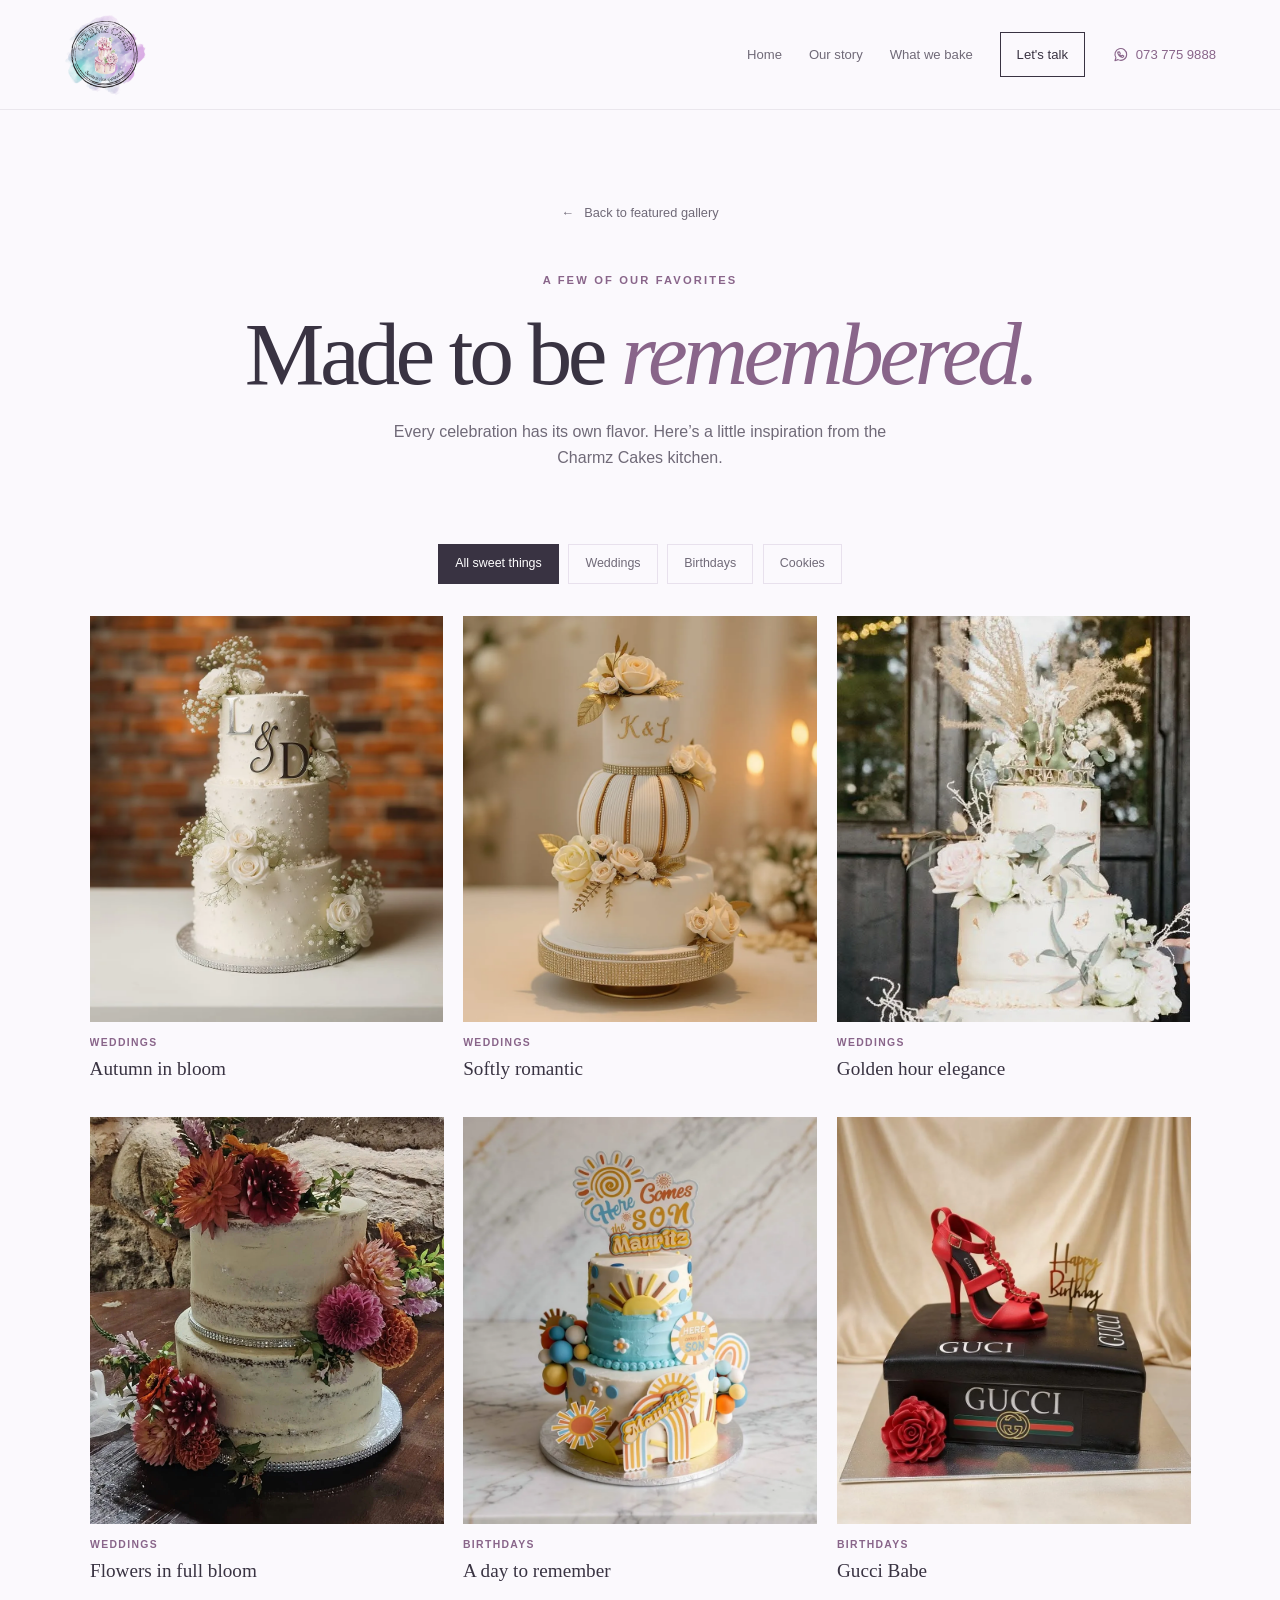
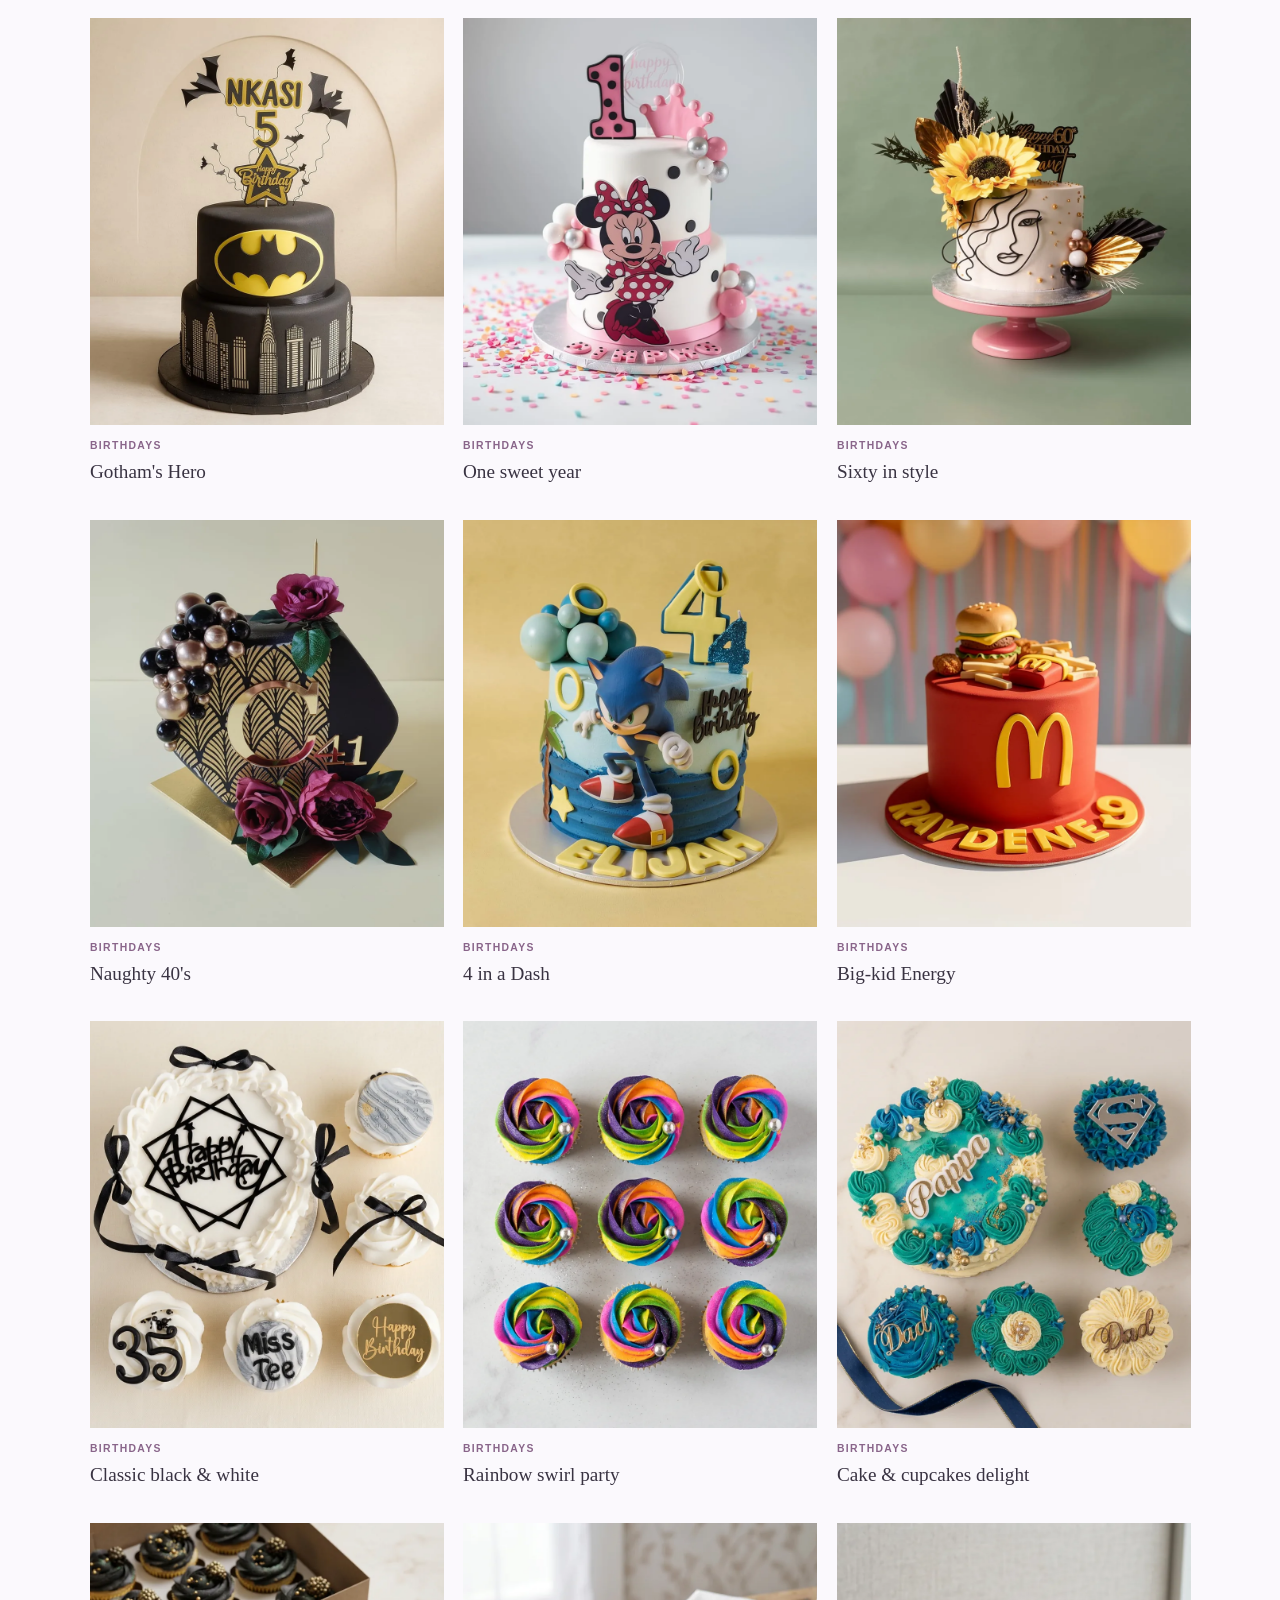
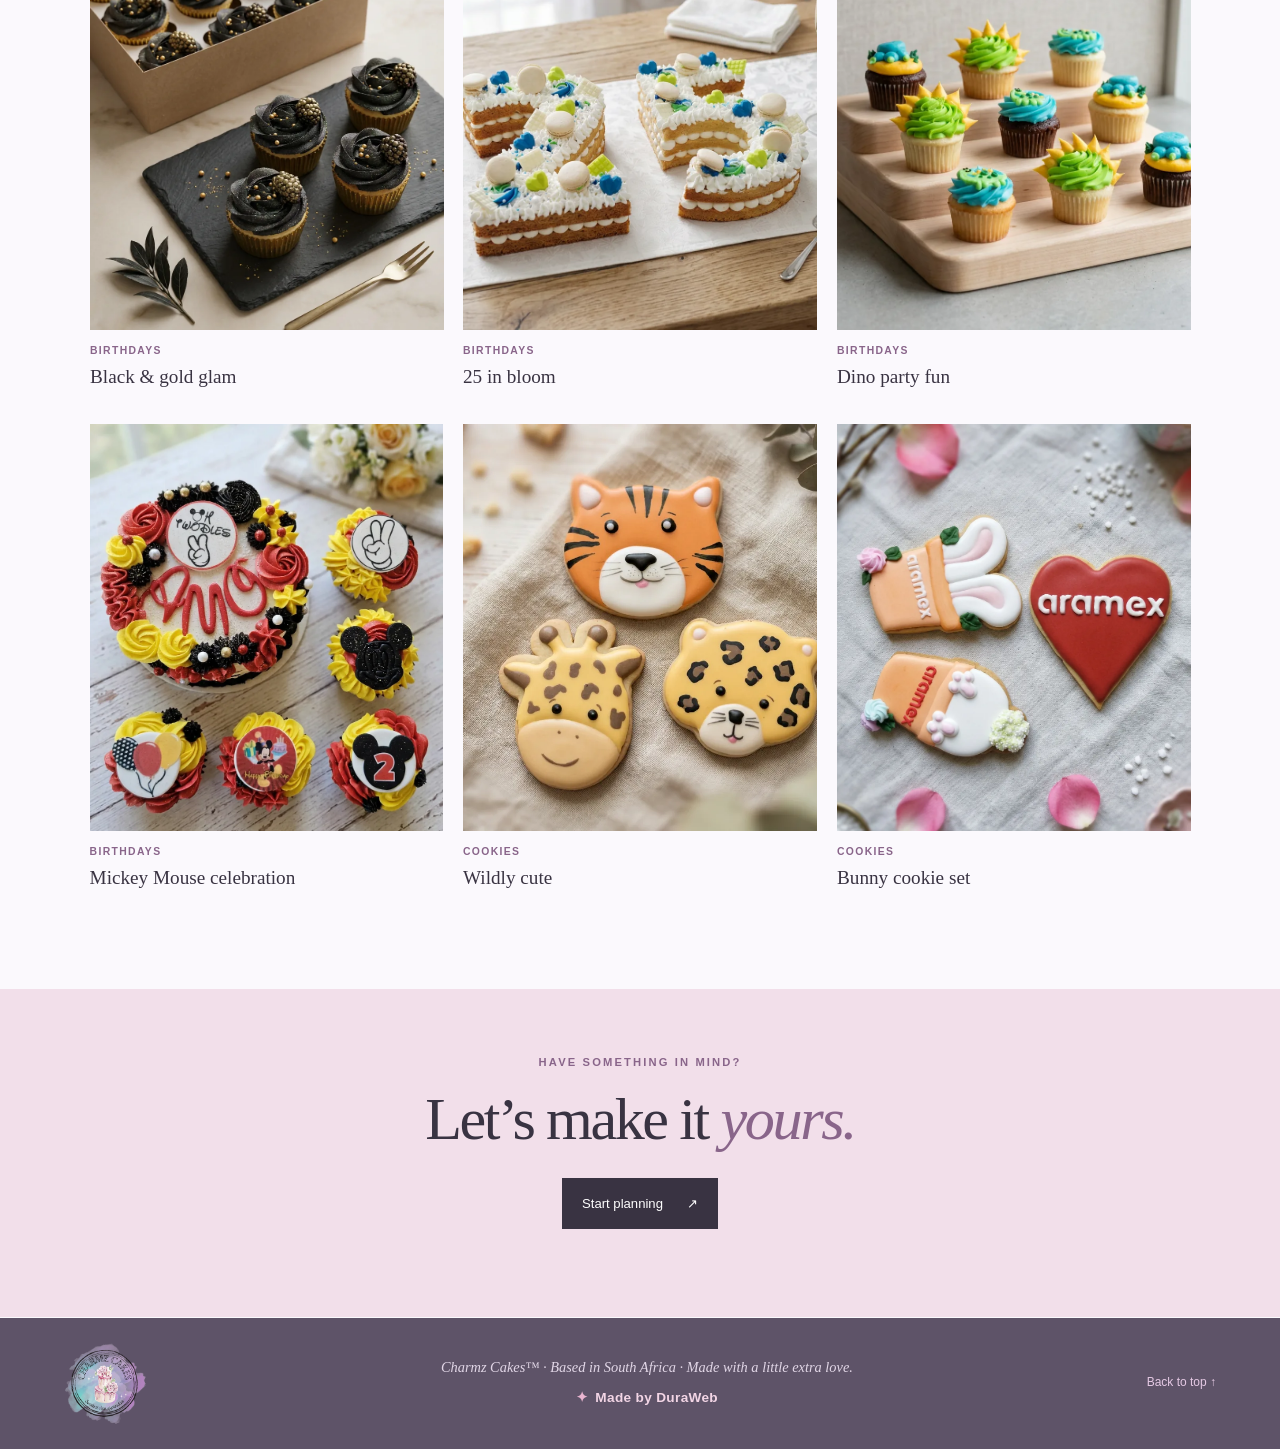
==== full-gallery.html @ 4dde3abf "Add files via upload" ====
<!doctype html>
<html lang="en">
<head>
  <meta charset="utf-8">
  <meta name="viewport" content="width=device-width, initial-scale=1">
  <meta name="description" content="Browse the full collection of custom wedding cakes, birthday cakes and sweet treats from Charmz Cakes.">
  <title>Full Gallery | Charmz Cakes</title>
  <link rel="icon" type="image/webp" href="Images/Charmz%20Cakes.webp">
  <link rel="stylesheet" href="style.css">
</head>
<body class="gallery-page">
  <a class="skip-link" href="#main-content">Skip to content</a>
  <header class="site-header">
    <a class="brand" href="index.html#home" aria-label="Charmz Cakes home">
      <img class="brand-logo" src="Images/Charmz%20Cakes.webp" alt="Charmz Cakes — Sweetest slice of paradise">
    </a>
    <nav class="main-nav" aria-label="Main navigation">
      <a href="index.html#home">Home</a>
      <a href="index.html#about">Our story</a>
      <a href="index.html#services">What we bake</a>
      <a class="nav-cta" href="index.html#contact">Let's talk</a>
      <a class="nav-whatsapp" href="https://wa.me/27737759888" target="_blank" rel="noopener noreferrer" aria-label="WhatsApp Charmz Cakes at 073 775 9888">
        <svg aria-hidden="true" viewBox="0 0 24 24" fill="none">
          <path d="M20 11.6a8 8 0 0 1-11.8 7L4 20l1.4-4A8 8 0 1 1 20 11.6Z" />
          <path d="M9 8.5c.3-.5.6-.5.9-.5.2 0 .4 0 .6.5l.7 1.5c.1.3.1.5-.1.7l-.5.6c-.2.2-.1.4 0 .6.4.7 1 1.2 1.7 1.6.2.1.4.1.6-.1l.6-.7c.2-.2.4-.2.7-.1l1.4.7c.3.1.4.3.4.5 0 .3-.2 1-.7 1.3-.5.4-1.1.5-1.8.3-1.1-.3-2.4-1-3.5-2.1-1.1-1.1-1.8-2.4-2.1-3.5-.2-.7 0-1.3.4-1.8Z" />
        </svg>
        <span class="nav-whatsapp-number">073 775 9888</span>
      </a>
    </nav>
  </header>

  <main id="main-content">
    <section class="gallery-intro" aria-labelledby="gallery-title" data-reveal="up">
      <a class="back-link" href="gallery.html"><span aria-hidden="true">←</span> Back to featured gallery</a>
      <p class="eyebrow">A few of our favorites</p>
      <h1 id="gallery-title">Made to be <em>remembered.</em></h1>
      <p>Every celebration has its own flavor. Here’s a little inspiration from the Charmz Cakes kitchen.</p>
    </section>

    <section class="gallery-section" aria-label="Cake and cookie gallery">
      <div class="gallery-filters" role="group" aria-label="Filter gallery by occasion">
        <input class="filter-input" type="radio" name="gallery-filter" id="filter-all" checked>
        <input class="filter-input" type="radio" name="gallery-filter" id="filter-weddings">
        <input class="filter-input" type="radio" name="gallery-filter" id="filter-birthdays">
        <input class="filter-input" type="radio" name="gallery-filter" id="filter-cookies">
        <div class="filter-options">
          <label for="filter-all">All sweet things</label>
          <label for="filter-weddings">Weddings</label>
          <label for="filter-birthdays">Birthdays</label>
          <label for="filter-cookies">Cookies</label>
        </div>
        <div class="gallery-grid">
          <figure class="gallery-item wedding" data-reveal="up">
            <img src="Images/WhatsApp%20Image%202026-10-04%20at%2021.04.39.webp" alt="Floral tiered cake with deep red and peach blooms" loading="lazy">
            <figcaption><span>Weddings</span><strong>Autumn in bloom</strong></figcaption>
          </figure>
          <figure class="gallery-item wedding" data-reveal="up">
            <img src="Images/WhatsApp%20Image%202026-10-04%20at%2021.04.35.webp" alt="Three-tier wedding cake with soft florals and greenery" loading="lazy">
            <figcaption><span>Weddings</span><strong>Softly romantic</strong></figcaption>
          </figure>
          <figure class="gallery-item wedding" data-reveal="up">
            <img src="Images/WhatsApp%20Image%202026-10-05%20at%2019.27.10.webp" alt="Ivory wedding cake with gold details and white roses" loading="lazy">
            <figcaption><span>Weddings</span><strong>Golden hour elegance</strong></figcaption>
          </figure>
          <figure class="gallery-item wedding" data-reveal="up">
            <img src="Images/WhatsApp%20Image%202026-10-05%20at%2019.27.11.webp" alt="Two-tier wedding cake decorated with deep red and peach flowers" loading="lazy">
            <figcaption><span>Weddings</span><strong>Flowers in full bloom</strong></figcaption>
          </figure>
          <figure class="gallery-item birthday" data-reveal="up">
            <img src="Images/WhatsApp%20Image%202026-10-04%20at%2021.04.39%20(1).webp" alt="Classic white wedding cake decorated with fresh flowers" loading="lazy">
            <figcaption><span>Birthdays</span><strong>A day to remember</strong></figcaption>
          </figure>
          <figure class="gallery-item birthday" data-reveal="up">
            <img src="Images/WhatsApp Image 2026-10-04 at 21.04.37 (2).webp" alt="Colorful custom cake for a birthday celebration" loading="lazy">
            <figcaption><span>Birthdays</span><strong>Gucci Babe</strong></figcaption>
          </figure>
          <figure class="gallery-item birthday" data-reveal="up">
            <img src="Images/WhatsApp%20Image%202026-10-04%20at%2021.04.38%20(3).webp" alt="Pink and white first birthday cake with playful decorations" loading="lazy">
            <figcaption><span>Birthdays</span><strong>Gotham's Hero</strong></figcaption>
          </figure>
          <figure class="gallery-item birthday" data-reveal="up">
            <img src="Images/WhatsApp%20Image%202026-10-04%20at%2021.04.37.webp" alt="Romantic wedding cake with soft florals and greenery" loading="lazy">
            <figcaption><span>Birthdays</span><strong>One sweet year</strong></figcaption>
          </figure>
          <figure class="gallery-item birthday" data-reveal="up">
            <img src="Images/WhatsApp%20Image%202026-10-04%20at%2021.04.38%20(2).webp" alt="Bright blue character cake created for a birthday" loading="lazy">
            <figcaption><span>Birthdays</span><strong>Sixty in style</strong></figcaption>
          </figure>
          <figure class="gallery-item birthday" data-reveal="up">
            <img src="Images/WhatsApp%20Image%202026-10-04%20at%2021.04.38%20(1).webp" alt="Black and gold superhero-inspired birthday cake" loading="lazy">
            <figcaption><span>Birthdays</span><strong>Naughty 40's</strong></figcaption>
          </figure>
          <figure class="gallery-item birthday" data-reveal="up">
            <img src="Images/WhatsApp%20Image%202026-10-04%20at%2021.04.38.webp" alt="Birthday cake decorated with golden sunflower details" loading="lazy">
            <figcaption><span>Birthdays</span><strong>4 in a Dash</strong></figcaption>
          </figure>
          <figure class="gallery-item birthday" data-reveal="up">
            <img src="Images/WhatsApp%20Image%202026-10-04%20at%2021.04.36%20(1).webp" alt="Safari animal cake for a first birthday celebration" loading="lazy">
            <figcaption><span>Birthdays</span><strong>Big-kid Energy</strong></figcaption>
          </figure>
          <figure class="gallery-item birthday" data-reveal="up">
            <img src="Images/Firefly_Gemini%20Flash%20(1).webp" alt="White birthday cake with black ribbon and cupcakes" loading="lazy">
            <figcaption><span>Birthdays</span><strong>Classic black & white</strong></figcaption>
          </figure>
          <figure class="gallery-item birthday" data-reveal="up">
            <img src="Images/Firefly_Gemini%20Flash%20(2).webp" alt="Rainbow cupcakes arranged in a neat grid" loading="lazy">
            <figcaption><span>Birthdays</span><strong>Rainbow swirl party</strong></figcaption>
          </figure>
          <figure class="gallery-item birthday" data-reveal="up">
            <img src="Images/Firefly_Gemini%20Flash_please%20take%20the%20image%20of%20a%20cake%20and%20cupcakes%20in%20a%20box%20provided,%20take%20them%20out%20of%20the%20%2087759.webp" alt="Cake and cupcakes styled together as a celebration display" loading="lazy">
            <figcaption><span>Birthdays</span><strong>Cake & cupcakes delight</strong></figcaption>
          </figure>
          <figure class="gallery-item birthday" data-reveal="up">
            <img src="Images/Firefly%20Black%20and%20Gold%20Cupcakes.webp" alt="Black and gold cupcakes arranged in a box and on a serving board" loading="lazy">
            <figcaption><span>Birthdays</span><strong>Black & gold glam</strong></figcaption>
          </figure>
          <figure class="gallery-item birthday" data-reveal="up">
            <img src="Images/Firefly%20Birthday%2025.webp" alt="White and blue number 25 celebration cake with floral details and champagne" loading="lazy">
            <figcaption><span>Birthdays</span><strong>25 in bloom</strong></figcaption>
          </figure>
          <figure class="gallery-item birthday" data-reveal="up">
            <img src="Images/Firefly_Gemini%20Flash%20Dino%20Cupcakes.webp" alt="Bright turquoise, green and yellow dinosaur-themed cupcakes on a wooden stand" loading="lazy">
            <figcaption><span>Birthdays</span><strong>Dino party fun</strong></figcaption>
          </figure>
          <figure class="gallery-item birthday">
            <img src="Images/MickeyMouse.webp" alt="Mickey Mouse-themed birthday cake with matching red, yellow and black cupcakes" loading="lazy">
            <figcaption><span>Birthdays</span><strong>Mickey Mouse celebration</strong></figcaption>
          </figure>
          <figure class="gallery-item cookies" data-reveal="up">
            <img src="Images/cookies-animal-faces.webp" alt="Adorable tiger, giraffe and leopard cookie faces on a neutral linen background" loading="lazy">
            <figcaption><span>Cookies</span><strong>Wildly cute</strong></figcaption>
          </figure>
          <figure class="gallery-item cookies" data-reveal="up">
            <img src="Images/Firefly.webp" alt="Pastel bunny-shaped iced cookies with soft floral decoration" loading="lazy">
            <figcaption><span>Cookies</span><strong>Bunny cookie set</strong></figcaption>
          </figure>
        </div>
      </div>
    </section>
    <section class="gallery-cta" data-reveal="up">
      <p class="eyebrow">Have something in mind?</p>
      <h2>Let’s make it <em>yours.</em></h2>
      <a class="button button-dark" href="index.html#contact">Start planning <span aria-hidden="true">↗</span></a>
    </section>
  </main>

  <footer class="site-footer">
    <a class="brand footer-brand" href="index.html#home">
      <img class="brand-logo" src="Images/Charmz%20Cakes.webp" alt="Charmz Cakes — Sweetest slice of paradise">
    </a>
    <div class="footer-copy">
      <p>Charmz Cakes™ · Based in South Africa · Made with a little extra love.</p>
      <a class="footer-credit" href="#"><span aria-hidden="true">✦</span> Made by DuraWeb</a>
    </div>
    <div class="footer-links">
      <a href="#main-content">Back to top ↑</a>
    </div>
  </footer>
  <script src="animations.js" defer></script>
</body>
</html>
---- style.css ----
/* Soft pastel colors inspired by the Charmz Cakes logo. */
:root {
  color-scheme: light;
  --cream: #fbf9fd;
  --paper: #fffdfd;
  --rose: #f2dfea;
  --rose-deep: #89658a;
  --lavender: #eee9f7;
  --aqua: #e2f1f1;
  --ink: #393342;
  --muted: #706a78;
  --line: #e8e1ed;
  --serif: "Iowan Old Style", "Palatino Linotype", "Book Antiqua", Georgia, serif;
  --sans: "Avenir Next", Avenir, "Segoe UI", sans-serif;
}

* {
  box-sizing: border-box;
}

html {
  scroll-behavior: smooth;
  scroll-padding-top: 6.5rem;
}

body {
  margin: 0;
  background: var(--cream);
  color: var(--ink);
  font-family: var(--sans);
  font-size: 1rem;
  line-height: 1.65;
}

img {
  display: block;
  max-width: 100%;
}

a {
  color: inherit;
}

a:focus-visible,
button:focus-visible,
input:focus-visible,
select:focus-visible,
textarea:focus-visible,
.filter-options label:focus-visible {
  outline: 3px solid var(--rose-deep);
  outline-offset: 4px;
}

.skip-link {
  position: fixed;
  z-index: 20;
  top: 0.75rem;
  left: 0.75rem;
  padding: 0.65rem 1rem;
  transform: translateY(-150%);
  background: var(--ink);
  color: white;
}

.skip-link:focus {
  transform: translateY(0);
}

.site-header {
  position: sticky;
  z-index: 10;
  top: 0;
  display: flex;
  min-height: 5.5rem;
  align-items: center;
  justify-content: space-between;
  gap: 1rem;
  padding: 0.8rem clamp(1.1rem, 5vw, 5rem);
  border-bottom: 1px solid rgb(57 51 66 / 9%);
  background: rgb(251 249 253 / 94%);
  backdrop-filter: blur(14px);
}

.brand {
  display: inline-flex;
  flex: 0 0 auto;
  align-items: center;
  gap: 0.65rem;
  text-decoration: none;
}

.brand-logo {
  display: block;
  width: 5.2rem;
  height: 5.2rem;
  flex: 0 0 auto;
  object-fit: contain;
}

.main-nav {
  display: flex;
  align-items: center;
  justify-content: flex-end;
  gap: clamp(0.8rem, 2.1vw, 2rem);
}

.main-nav a {
  color: var(--muted);
  font-size: 0.82rem;
  text-decoration: none;
  transition: color 160ms ease;
}

.main-nav a:hover,
.main-nav a:focus-visible {
  color: var(--rose-deep);
}

.main-nav .nav-cta {
  padding: 0.65rem 1rem;
  border: 1px solid var(--ink);
  color: var(--ink);
}

.main-nav .nav-cta:hover {
  background: var(--ink);
  color: white;
}

.main-nav .nav-whatsapp {
  display: inline-flex;
  align-items: center;
  gap: 0.4rem;
  color: var(--rose-deep);
  white-space: nowrap;
}

.nav-whatsapp svg {
  width: 1.1rem;
  height: 1.1rem;
  flex: 0 0 auto;
  stroke: currentColor;
  stroke-linecap: round;
  stroke-linejoin: round;
  stroke-width: 1.5;
}

.eyebrow {
  margin: 0 0 1rem;
  color: var(--rose-deep);
  font-size: 0.7rem;
  font-weight: 700;
  letter-spacing: 0.19em;
  text-transform: uppercase;
}

h1,
h2,
h3,
p,
figure {
  margin-top: 0;
}

h1,
h2,
h3 {
  font-family: var(--serif);
  font-weight: 400;
}

h1,
h2 {
  line-height: 1.08;
}

h1 em,
h2 em {
  color: var(--rose-deep);
  font-weight: 400;
}

.button {
  display: inline-flex;
  min-height: 3.2rem;
  align-items: center;
  justify-content: center;
  gap: 1.5rem;
  padding: 0.8rem 1.2rem;
  border: 1px solid transparent;
  font: inherit;
  font-size: 0.82rem;
  text-decoration: none;
  transition: background-color 160ms ease, color 160ms ease, transform 160ms ease;
}

.button:hover {
  transform: translateY(-2px);
}

.button-dark {
  background: var(--ink);
  color: white;
}

.button-dark:hover {
  background: var(--rose-deep);
}

.text-link {
  display: inline-flex;
  align-items: center;
  gap: 0.65rem;
  color: var(--ink);
  font-size: 0.82rem;
  font-weight: 600;
  text-decoration-color: var(--rose-deep);
  text-underline-offset: 0.28rem;
}

html.motion-ready [data-reveal] {
  opacity: 0;
  transition: opacity 1000ms ease, transform 1000ms cubic-bezier(0.2, 0.65, 0.3, 1);
  will-change: opacity, transform;
}

html.motion-ready [data-reveal="left"] {
  transform: translateX(calc(-1 * var(--reveal-side-distance, 5rem)));
}

html.motion-ready [data-reveal="right"] {
  transform: translateX(var(--reveal-side-distance, 5rem));
}

html.motion-ready [data-reveal="up"] {
  transform: translateY(3rem);
}

html.motion-ready [data-reveal].is-visible {
  opacity: 1;
  transform: translate(0, 0);
  will-change: auto;
}

/* The hero pairs the welcome message with a real cake photo from the project. */
.hero {
  position: relative;
  display: grid;
  min-height: min(44rem, calc(100svh - 5.5rem));
  grid-template-columns: 0.95fr 1.05fr;
  align-items: center;
  gap: clamp(2rem, 7vw, 7rem);
  overflow: hidden;
  padding: clamp(3rem, 8vw, 7rem) clamp(1.25rem, 8vw, 8rem);
  background: var(--paper);
}

.hero-copy {
  max-width: 34rem;
  padding-left: clamp(0rem, 3vw, 3rem);
}

.hero h1 {
  max-width: 10ch;
  margin-bottom: 1.45rem;
  font-size: clamp(3.3rem, 6.7vw, 6.2rem);
  letter-spacing: -0.055em;
}

.hero h1 em {
  display: block;
}

.hero-intro {
  max-width: 27rem;
  margin-bottom: 1.8rem;
  color: var(--muted);
  font-size: 1.05rem;
}

.hero-note {
  margin: 1.35rem 0 0;
  color: var(--muted);
  font-size: 0.68rem;
  letter-spacing: 0.1em;
  text-transform: uppercase;
}

.hero-image {
  position: relative;
  width: 100%;
  max-width: 35rem;
  height: min(35rem, 72vw);
  margin: 0;
}

.hero-image::before {
  position: absolute;
  z-index: 0;
  inset: 1rem -1rem -1rem 1rem;
  border: 1px solid var(--rose);
  content: "";
}

.hero-image img {
  position: relative;
  width: 100%;
  height: 100%;
  object-fit: cover;
  object-position: center 52%;
}

.hero-image figcaption {
  position: absolute;
  right: 0;
  bottom: 0;
  padding: 0.55rem 0.8rem;
  background: var(--paper);
  color: var(--muted);
  font-family: var(--serif);
  font-size: 0.85rem;
  font-style: italic;
}

.hero-stamp {
  position: absolute;
  right: 3.4%;
  bottom: 9%;
  display: grid;
  width: 5.8rem;
  height: 5.8rem;
  place-content: center;
  border: 1px solid var(--rose-deep);
  border-radius: 50%;
  background: var(--cream);
  color: var(--rose-deep);
  font-family: var(--serif);
  font-size: 0.9rem;
  font-style: italic;
  line-height: 1.25;
  text-align: center;
  transform: rotate(9deg);
}

.section-pad {
  padding: clamp(4.5rem, 9vw, 8rem) clamp(1.25rem, 10vw, 10rem);
}

/* A calm two-column story section. */
.about {
  display: grid;
  grid-template-columns: minmax(0, 0.9fr) minmax(0, 0.85fr);
  align-items: center;
  gap: clamp(3rem, 9vw, 9rem);
  background: var(--cream);
}

.about-photo {
  position: relative;
  max-width: 34rem;
  padding: 0 1.25rem 1.25rem 0;
}

.about-photo::after {
  position: absolute;
  z-index: 0;
  right: 0;
  bottom: 0;
  width: 75%;
  height: 72%;
  background: var(--rose);
  content: "";
}

.about-photo img {
  position: relative;
  z-index: 1;
  width: 100%;
  aspect-ratio: 4 / 4.6;
  object-fit: cover;
}

.photo-caption {
  position: absolute;
  z-index: 2;
  right: -0.3rem;
  bottom: 1.9rem;
  padding: 0.55rem 0.8rem;
  background: var(--paper);
  font-family: var(--serif);
  font-size: 0.85rem;
  font-style: italic;
}

.about-copy {
  max-width: 34rem;
}

.about-copy h2,
.section-heading h2,
.contact h2,
.gallery-cta h2 {
  margin-bottom: 1.35rem;
  font-size: clamp(2.5rem, 4.7vw, 4.35rem);
  letter-spacing: -0.04em;
}

.about-copy > p:not(.eyebrow) {
  color: var(--muted);
}

.about-copy .text-link {
  margin-top: 0.75rem;
}

/* A balanced four-card layout gives each occasion equal space. */
.services {
  background: var(--lavender);
}

.section-heading {
  max-width: 42rem;
  margin: 0 auto 3.5rem;
  text-align: center;
}

.section-heading > p:last-child {
  color: var(--muted);
}

.service-grid {
  display: grid;
  max-width: 68rem;
  grid-template-columns: repeat(2, minmax(0, 1fr));
  gap: 1rem;
  margin: 0 auto;
}

.service-card {
  display: flex;
  min-height: 20rem;
  flex-direction: column;
  align-items: flex-start;
  padding: clamp(1.5rem, 3vw, 2.5rem);
  border: 1px solid rgb(57 51 66 / 10%);
  background: var(--paper);
  transition: transform 180ms ease, box-shadow 180ms ease, border-color 180ms ease;
}

html.motion-ready .service-card[data-reveal] {
  transition: opacity 700ms ease, transform 700ms cubic-bezier(0.2, 0.65, 0.3, 1), box-shadow 180ms ease, border-color 180ms ease;
}

html.motion-ready .service-card[data-reveal]:nth-child(4n + 2) {
  transition-delay: 80ms;
}

html.motion-ready .service-card[data-reveal]:nth-child(4n + 3) {
  transition-delay: 160ms;
}

html.motion-ready .service-card[data-reveal]:nth-child(4n + 4) {
  transition-delay: 240ms;
}

html.motion-ready .service-card[data-reveal]:hover,
html.motion-ready .service-card[data-reveal]:focus-within {
  transition-delay: 0ms;
}

.service-card:hover,
.service-card:focus-within {
  transform: translateY(-4px);
  border-color: rgb(137 101 138 / 45%);
  box-shadow: 0 1rem 2.5rem rgb(57 51 66 / 8%);
}

.service-card-top {
  display: flex;
  width: 100%;
  align-items: center;
  justify-content: space-between;
  gap: 1rem;
  margin-bottom: 1.4rem;
}

.service-icon {
  display: inline-grid;
  width: 2.7rem;
  height: 2.7rem;
  place-items: center;
  border: 1px solid rgb(137 101 138 / 35%);
  border-radius: 50%;
  background: var(--rose);
  color: var(--rose-deep);
  font-size: 1.4rem;
  flex: 0 0 auto;
}

.service-number {
  margin: 0;
  color: var(--rose-deep);
  font-size: 0.63rem;
  font-weight: 700;
  letter-spacing: 0.15em;
  text-transform: uppercase;
}

.service-number span {
  padding: 0 0.25rem;
  color: #a89aaf;
}

.service-card h3 {
  margin-bottom: 0.65rem;
  font-size: clamp(1.7rem, 3vw, 2.15rem);
  letter-spacing: -0.025em;
}

.service-card > p:not(.service-number) {
  max-width: 32rem;
  margin-bottom: 1.5rem;
  color: var(--muted);
  font-size: 0.9rem;
}

.service-card .text-link {
  margin-top: auto;
  font-size: 0.75rem;
}

/* Contact details use native, labelled form controls for keyboard access. */
.contact {
  display: grid;
  grid-template-columns: minmax(0, 0.8fr) minmax(0, 1.2fr);
  align-items: start;
  gap: clamp(3rem, 8vw, 8rem);
  background: var(--paper);
}

.contact-copy {
  max-width: 29rem;
}

.contact-copy > p:not(.eyebrow) {
  color: var(--muted);
}

.contact-details {
  display: grid;
  gap: 0.85rem;
  margin-top: 1.6rem;
  font-style: normal;
}

.contact-details p {
  display: grid;
  gap: 0.12rem;
  margin: 0;
}

.contact-label {
  color: var(--rose-deep);
  font-size: 0.65rem;
  font-weight: 700;
  letter-spacing: 0.14em;
  text-transform: uppercase;
}

.contact-details a {
  display: inline-flex;
  align-items: center;
  gap: 0.5rem;
  width: fit-content;
  color: var(--ink);
  font-size: 0.9rem;
  text-decoration-color: var(--rose-deep);
  text-underline-offset: 0.25rem;
}

.contact-details a svg {
  width: 1.2rem;
  height: 1.2rem;
  flex: 0 0 auto;
  color: var(--rose-deep);
  stroke: currentColor;
  stroke-linecap: round;
  stroke-linejoin: round;
  stroke-width: 1.6;
}

.delivery-note {
  display: flex;
  align-items: flex-start;
  gap: 0.65rem;
  margin: 1.5rem 0 0;
  padding: 0.9rem 1rem;
  background: var(--lavender);
  color: var(--ink);
  font-size: 0.82rem;
}

.delivery-note span {
  flex: 0 0 auto;
  color: var(--rose-deep);
}

.contact-aside {
  display: flex;
  align-items: flex-start;
  gap: 0.9rem;
  margin-top: 1.5rem;
  padding-top: 1.25rem;
  border-top: 1px solid var(--line);
}

.contact-aside span {
  color: var(--rose-deep);
  font-size: 1.5rem;
}

.contact-aside p {
  margin: 0;
  color: var(--muted);
  font-family: var(--serif);
  font-size: 1rem;
  font-style: italic;
}

.contact-form {
  display: grid;
  gap: 1.2rem;
}

.contact-form-wrap {
  display: grid;
  gap: 1.2rem;
}

.contact-form-links {
  display: flex;
  justify-content: flex-start;
}

.form-row {
  display: grid;
  grid-template-columns: repeat(2, minmax(0, 1fr));
  gap: 1rem;
}

.form-field {
  display: grid;
  gap: 0.45rem;
}

.form-field label {
  font-size: 0.75rem;
  font-weight: 600;
}

.form-required-note,
.field-hint {
  margin: 0;
  color: var(--muted);
  font-size: 0.72rem;
}

.required-mark {
  color: var(--rose-deep);
}

.form-field input,
.form-field select,
.form-field textarea {
  width: 100%;
  min-height: 3rem;
  padding: 0.75rem 0.85rem;
  border: 1px solid var(--line);
  border-radius: 0;
  background: var(--cream);
  color: var(--ink);
  font: inherit;
  font-size: 0.85rem;
}

.form-field textarea {
  min-height: 7rem;
  max-height: 14rem;
  resize: vertical;
}

.form-field input::placeholder,
.form-field textarea::placeholder {
  color: #8b8291;
}

.contact-form .button {
  justify-self: start;
  cursor: pointer;
}

.form-status {
  margin-top: -0.2rem;
  padding: 0.7rem 0.9rem;
  border: 1px solid var(--line);
  background: #f7f0f3;
  color: var(--ink);
  font-size: 0.8rem;
}

.form-status.success {
  border-color: rgba(72, 126, 95, 0.4);
  background: #edf8f1;
  color: #234b36;
}

.form-status.error {
  border-color: rgba(146, 67, 67, 0.35);
  background: #fdf0f0;
  color: #7b2c2c;
}

.form-note {
  margin: -0.7rem 0 0;
  color: var(--muted);
  font-size: 0.72rem;
}

.site-footer {
  display: flex;
  min-height: 7rem;
  align-items: center;
  justify-content: space-between;
  gap: 1rem;
  padding: 1.5rem clamp(1.25rem, 5vw, 5rem);
  background: #5e5368;
  color: var(--cream);
}

.site-footer p {
  margin: 0;
  color: #e1d6e6;
  font-family: var(--serif);
  font-size: 0.9rem;
  font-style: italic;
}

.footer-copy {
  display: grid;
  min-width: 0;
  gap: 0.45rem;
}

.footer-credit {
  display: inline-flex;
  width: fit-content;
  align-items: center;
  justify-self: center;
  gap: 0.45rem;
  color: #f2d5e5;
  font-size: 0.85rem;
  font-weight: 700;
  letter-spacing: 0.025em;
  text-decoration: none;
  text-underline-offset: 0.2em;
}

.footer-credit:hover {
  text-decoration: underline;
}

.footer-credit span {
  color: #eab5d1;
}

.footer-links {
  display: flex;
  flex-wrap: wrap;
  gap: 1rem;
}

.footer-links a {
  color: #e5c9e4;
  font-size: 0.75rem;
  text-decoration: none;
}

.footer-links a:hover {
  text-decoration: underline;
  text-underline-offset: 0.2em;
}

.contact-social-link {
  display: inline-flex;
  align-items: center;
  justify-self: start;
  gap: 0.65rem;
  padding: 0.85rem 1rem;
  background: var(--rose-deep);
  color: var(--paper);
  font-size: 0.85rem;
  font-weight: 600;
  text-decoration: none;
}

.contact-social-link:hover {
  background: var(--ink);
}

.contact-social-link svg {
  width: 1.35rem;
  height: 1.35rem;
  flex: 0 0 auto;
}

/* Gallery filters are radio-driven, so category switching works without scripts. */
.gallery-intro {
  padding: clamp(3rem, 7vw, 6rem) 1.25rem 2rem;
  text-align: center;
}

.back-link {
  display: inline-block;
  margin-bottom: 3rem;
  color: var(--muted);
  font-size: 0.8rem;
  text-decoration: none;
}

.back-link:hover {
  color: var(--rose-deep);
}

.back-link span {
  margin-right: 0.4rem;
}

.gallery-intro h1 {
  margin-bottom: 1rem;
  font-size: clamp(3rem, 7vw, 5.8rem);
  letter-spacing: -0.05em;
}

.gallery-intro > p:last-child {
  max-width: 34rem;
  margin-right: auto;
  margin-left: auto;
  color: var(--muted);
}

.showcase-galleries {
  padding: 1rem 0 5rem;
}

.showcase-category + .showcase-category {
  margin-top: 2.5rem;
}

.showcase-heading {
  display: flex;
  max-width: 86rem;
  align-items: end;
  justify-content: space-between;
  gap: 1rem;
  margin: 0 auto 1.1rem;
  padding: 0 clamp(1.25rem, 7vw, 7rem);
}

.showcase-heading .eyebrow {
  margin-bottom: 0.45rem;
}

.showcase-heading h2 {
  margin: 0;
  font-size: clamp(2rem, 4vw, 3rem);
}

.showcase-category {
  --slide-width: clamp(16rem, 34vw, 27rem);
  --track-inset: clamp(1.25rem, 7vw, 7rem);
}

/* Arrows sit on the photo edges, vertically centred on the images. */
.showcase-arrow {
  position: absolute;
  z-index: 2;
  top: calc(0.5rem + var(--slide-width) * 0.475);
  display: grid;
  width: 3.6rem;
  height: 3.6rem;
  place-items: center;
  padding: 0;
  border: 2px solid #fff;
  border-radius: 50%;
  background: var(--ink);
  box-shadow: 0 0.5rem 1.4rem rgb(57 51 66 / 35%);
  color: #fff;
  cursor: pointer;
  transform: translateY(-50%);
  transition: background-color 160ms ease, transform 160ms ease;
}

.showcase-arrow svg {
  width: 1.5rem;
  height: 1.5rem;
  fill: none;
  stroke: currentColor;
  stroke-linecap: round;
  stroke-linejoin: round;
  stroke-width: 2.4;
}

.showcase-arrow:hover {
  background: var(--rose-deep);
  transform: translateY(-50%) scale(1.08);
}

.showcase-arrow-prev {
  left: clamp(0.75rem, 3vw, 3rem);
}

.showcase-arrow-next {
  right: clamp(0.75rem, 3vw, 3rem);
}

.showcase-window {
  position: relative;
  overflow: hidden;
}

.showcase-track {
  position: relative;
  display: flex;
  gap: 1.25rem;
  overflow-x: auto;
  padding: 0.5rem var(--track-inset) 1.25rem;
  scroll-padding-inline: var(--track-inset);
  scroll-snap-type: x mandatory;
  scrollbar-width: none;
  -webkit-mask-image: linear-gradient(to right, transparent, #000 6%, #000 94%, transparent);
  mask-image: linear-gradient(to right, transparent, #000 6%, #000 94%, transparent);
}

.showcase-track::-webkit-scrollbar {
  display: none;
}

.showcase-track.is-animating {
  scroll-snap-type: none;
}

.showcase-track .gallery-item {
  flex: 0 0 var(--slide-width);
  scroll-snap-align: start;
}

.showcase-track .gallery-item img {
  aspect-ratio: 4 / 3.8;
}

.gallery-section {
  padding: 1.5rem clamp(1.25rem, 7vw, 7rem) 6rem;
}

.gallery-filters {
  max-width: 86rem;
  margin: 0 auto;
}

.filter-input {
  position: absolute;
  width: 1px;
  height: 1px;
  overflow: hidden;
  clip: rect(0, 0, 0, 0);
  white-space: nowrap;
  clip-path: inset(50%);
}

.filter-options {
  display: flex;
  flex-wrap: wrap;
  justify-content: center;
  gap: 0.6rem;
  margin-bottom: 2rem;
}

.filter-options label {
  padding: 0.55rem 1rem;
  border: 1px solid var(--line);
  color: var(--muted);
  cursor: pointer;
  font-size: 0.78rem;
  transition: background-color 160ms ease, color 160ms ease, border-color 160ms ease;
}

.filter-options label:hover {
  border-color: var(--rose-deep);
  color: var(--ink);
}

#filter-all:checked ~ .filter-options label[for="filter-all"],
#filter-weddings:checked ~ .filter-options label[for="filter-weddings"],
#filter-birthdays:checked ~ .filter-options label[for="filter-birthdays"],
#filter-cookies:checked ~ .filter-options label[for="filter-cookies"] {
  border-color: var(--ink);
  background: var(--ink);
  color: white;
}

#filter-all:focus-visible ~ .filter-options label[for="filter-all"],
#filter-weddings:focus-visible ~ .filter-options label[for="filter-weddings"],
#filter-birthdays:focus-visible ~ .filter-options label[for="filter-birthdays"],
#filter-cookies:focus-visible ~ .filter-options label[for="filter-cookies"],
.filter-options label:focus-visible {
  outline: 3px solid var(--rose-deep);
  outline-offset: 4px;
}

.gallery-grid {
  display: grid;
  grid-template-columns: repeat(3, minmax(0, 1fr));
  gap: 2rem 1.25rem;
}

.gallery-item {
  min-width: 0;
  margin: 0;
  overflow: hidden;
}

.gallery-item:nth-child(3n + 2) {
  transition-delay: 80ms;
}

.gallery-item:nth-child(3n) {
  transition-delay: 160ms;
}

.gallery-item img,
.cookie-art {
  width: 100%;
  aspect-ratio: 4 / 4.6;
  object-fit: cover;
  background: var(--rose);
}

.gallery-item img {
  transition: transform 500ms cubic-bezier(0.2, 0.65, 0.3, 1);
}

.gallery-item:hover img {
  transform: scale(1.035);
}

.gallery-item figcaption {
  display: grid;
  gap: 0.12rem;
  padding-top: 0.75rem;
}

.gallery-item figcaption span {
  color: var(--rose-deep);
  font-size: 0.65rem;
  font-weight: 700;
  letter-spacing: 0.13em;
  text-transform: uppercase;
}

.gallery-item figcaption strong {
  font-family: var(--serif);
  font-size: 1.2rem;
  font-weight: 400;
}

.cookie-art {
  position: relative;
  display: flex;
  align-items: center;
  justify-content: center;
  gap: 0.6rem;
  overflow: hidden;
  background:
    radial-gradient(ellipse at 50% 100%, rgb(191 161 198 / 25%), transparent 58%),
    var(--aqua);
}

.cookie {
  position: relative;
  display: block;
  width: 27%;
  aspect-ratio: 1;
  border: 0.45rem solid #c5a5c0;
  border-radius: 42% 58% 49% 51%;
  background: #fffafd;
  box-shadow: 0 0.65rem 1rem rgb(57 51 66 / 14%);
  transform: rotate(-12deg);
}

.cookie-two {
  border-color: #d8aabc;
  transform: translateY(-1.3rem) rotate(8deg);
}

.cookie-three {
  border-color: #9bc9c7;
  transform: rotate(15deg);
}

.cookie i {
  position: absolute;
  width: 0.35rem;
  height: 0.35rem;
  border-radius: 50%;
  background: #a881a4;
}

.cookie i:nth-child(1) {
  top: 25%;
  left: 28%;
}

.cookie i:nth-child(2) {
  top: 36%;
  right: 22%;
}

.cookie i:nth-child(3) {
  bottom: 22%;
  left: 40%;
}

.cookie i:nth-child(4) {
  right: 35%;
  bottom: 12%;
}

#filter-weddings:checked ~ .gallery-grid .gallery-item:not(.wedding),
#filter-birthdays:checked ~ .gallery-grid .gallery-item:not(.birthday),
#filter-cookies:checked ~ .gallery-grid .gallery-item:not(.cookies) {
  display: none;
}

.gallery-cta {
  padding: 4rem 1.25rem 5.5rem;
  background: var(--rose);
  text-align: center;
}

.gallery-cta h2 {
  margin-bottom: 1.6rem;
}

@media (min-width: 761px) and (max-width: 1200px) {
  .hero-stamp {
    top: clamp(5.5rem, 12vw, 9rem);
    bottom: auto;
  }
}

@media (max-width: 900px) {
  html.motion-ready {
    --reveal-side-distance: clamp(1rem, 6vw, 3rem);
  }
}

/* Narrow screens stack content and keep navigation usable without a menu script. */
@media (max-width: 760px) {
  html {
    scroll-padding-top: 8.5rem;
  }

  .site-header {
    min-height: 0;
    flex-direction: column;
    align-items: center;
    padding: 0.8rem 1rem;
  }

  .site-header > .brand {
    width: 100%;
    justify-content: center;
  }

  .main-nav {
    width: 100%;
    flex-wrap: wrap;
    justify-content: space-between;
    gap: 0.45rem;
  }

  .main-nav .nav-whatsapp {
    flex-basis: 100%;
    justify-content: center;
    margin-top: 0.15rem;
  }

  .main-nav a {
    font-size: 0.73rem;
  }

  .main-nav .nav-cta {
    padding: 0.4rem 0.55rem;
  }

  .hero {
    min-height: 0;
    grid-template-columns: 1fr;
    gap: 2.5rem;
    padding: 4rem 1.4rem 3.5rem;
  }

  .hero-copy {
    padding: 0;
  }

  .hero h1 {
    max-width: 12ch;
    font-size: clamp(3.2rem, 13vw, 5rem);
  }

  .hero-image {
    width: calc(100% - 1rem);
    height: min(105vw, 34rem);
    margin-right: 1rem;
  }

  .hero-stamp {
    right: auto;
    left: 1.4rem;
    bottom: 3%;
    width: 5rem;
    height: 5rem;
    font-size: 0.78rem;
  }

  .section-pad {
    padding: 4.5rem 1.4rem;
  }

  .about {
    grid-template-columns: 1fr;
    gap: 2.8rem;
  }

  .about-photo {
    width: min(100%, 32rem);
  }

  .about-copy h2,
  .section-heading h2,
  .contact h2,
  .gallery-cta h2 {
    font-size: clamp(2.6rem, 10vw, 4rem);
  }

  .service-grid {
    grid-template-columns: 1fr;
  }

  .service-card {
    min-height: 0;
    padding: 1.8rem;
  }

  .contact {
    grid-template-columns: 1fr;
    gap: 2.5rem;
  }

  .gallery-grid {
    grid-template-columns: repeat(2, minmax(0, 1fr));
  }

  .gallery-section {
    padding-right: 1.25rem;
    padding-left: 1.25rem;
  }

  .site-footer {
    flex-wrap: wrap;
  }
}

@media (min-width: 620px) and (max-width: 760px) {
  .hero-copy,
  .about-copy,
  .contact-copy {
    margin-right: auto;
    margin-left: auto;
    text-align: center;
  }

  .hero h1,
  .hero-intro {
    margin-right: auto;
    margin-left: auto;
  }

  .hero-image {
    margin-right: auto;
    margin-left: auto;
  }

  .about-photo {
    margin-right: auto;
    margin-left: auto;
  }

  .about-copy .text-link {
    justify-content: center;
  }

  .contact-details {
    justify-items: center;
  }

  .delivery-note,
  .contact-aside {
    justify-content: center;
    text-align: left;
  }

  .contact-form .button,
  .contact-form-links {
    justify-self: center;
  }

  .contact-form-links {
    justify-content: center;
  }

  .form-note {
    text-align: center;
  }
}

@media (max-width: 760px) {
  .showcase-heading {
    padding-right: 1.4rem;
    padding-left: 1.4rem;
  }

  .showcase-category {
    --slide-width: min(82vw, 25rem);
    --track-inset: 1.4rem;
  }

  .showcase-track {
    -webkit-mask-image: linear-gradient(to right, transparent, #000 4%, #000 96%, transparent);
    mask-image: linear-gradient(to right, transparent, #000 4%, #000 96%, transparent);
  }

  .showcase-arrow {
    display: none;
  }
}

@media (max-width: 600px) {
  .form-row {
    grid-template-columns: 1fr;
  }

  .showcase-galleries {
    padding-top: 0.25rem;
  }

  .showcase-category + .showcase-category {
    margin-top: 1.75rem;
  }
}

@media (max-width: 460px) {
  .brand-logo {
    width: 4.4rem;
    height: 4.4rem;
  }

  .main-nav a {
    font-size: 0.66rem;
  }

  .main-nav .nav-cta {
    padding: 0.35rem 0.45rem;
  }

  .gallery-grid {
    grid-template-columns: 1fr;
  }

  .service-grid {
    grid-template-columns: 1fr;
  }

  .service-card {
    min-height: 0;
  }

  .gallery-item img,
  .cookie-art {
    aspect-ratio: 4 / 3.8;
  }

  .site-footer {
    align-items: flex-start;
    flex-direction: column;
  }
}

@media (prefers-reduced-motion: reduce) {
  *,
  *::before,
  *::after {
    scroll-behavior: auto !important;
    animation-duration: 0.01ms !important;
    animation-iteration-count: 1 !important;
    transition-duration: 0.01ms !important;
  }

  html.motion-ready [data-reveal] {
    opacity: 1;
    transform: none;
  }
}
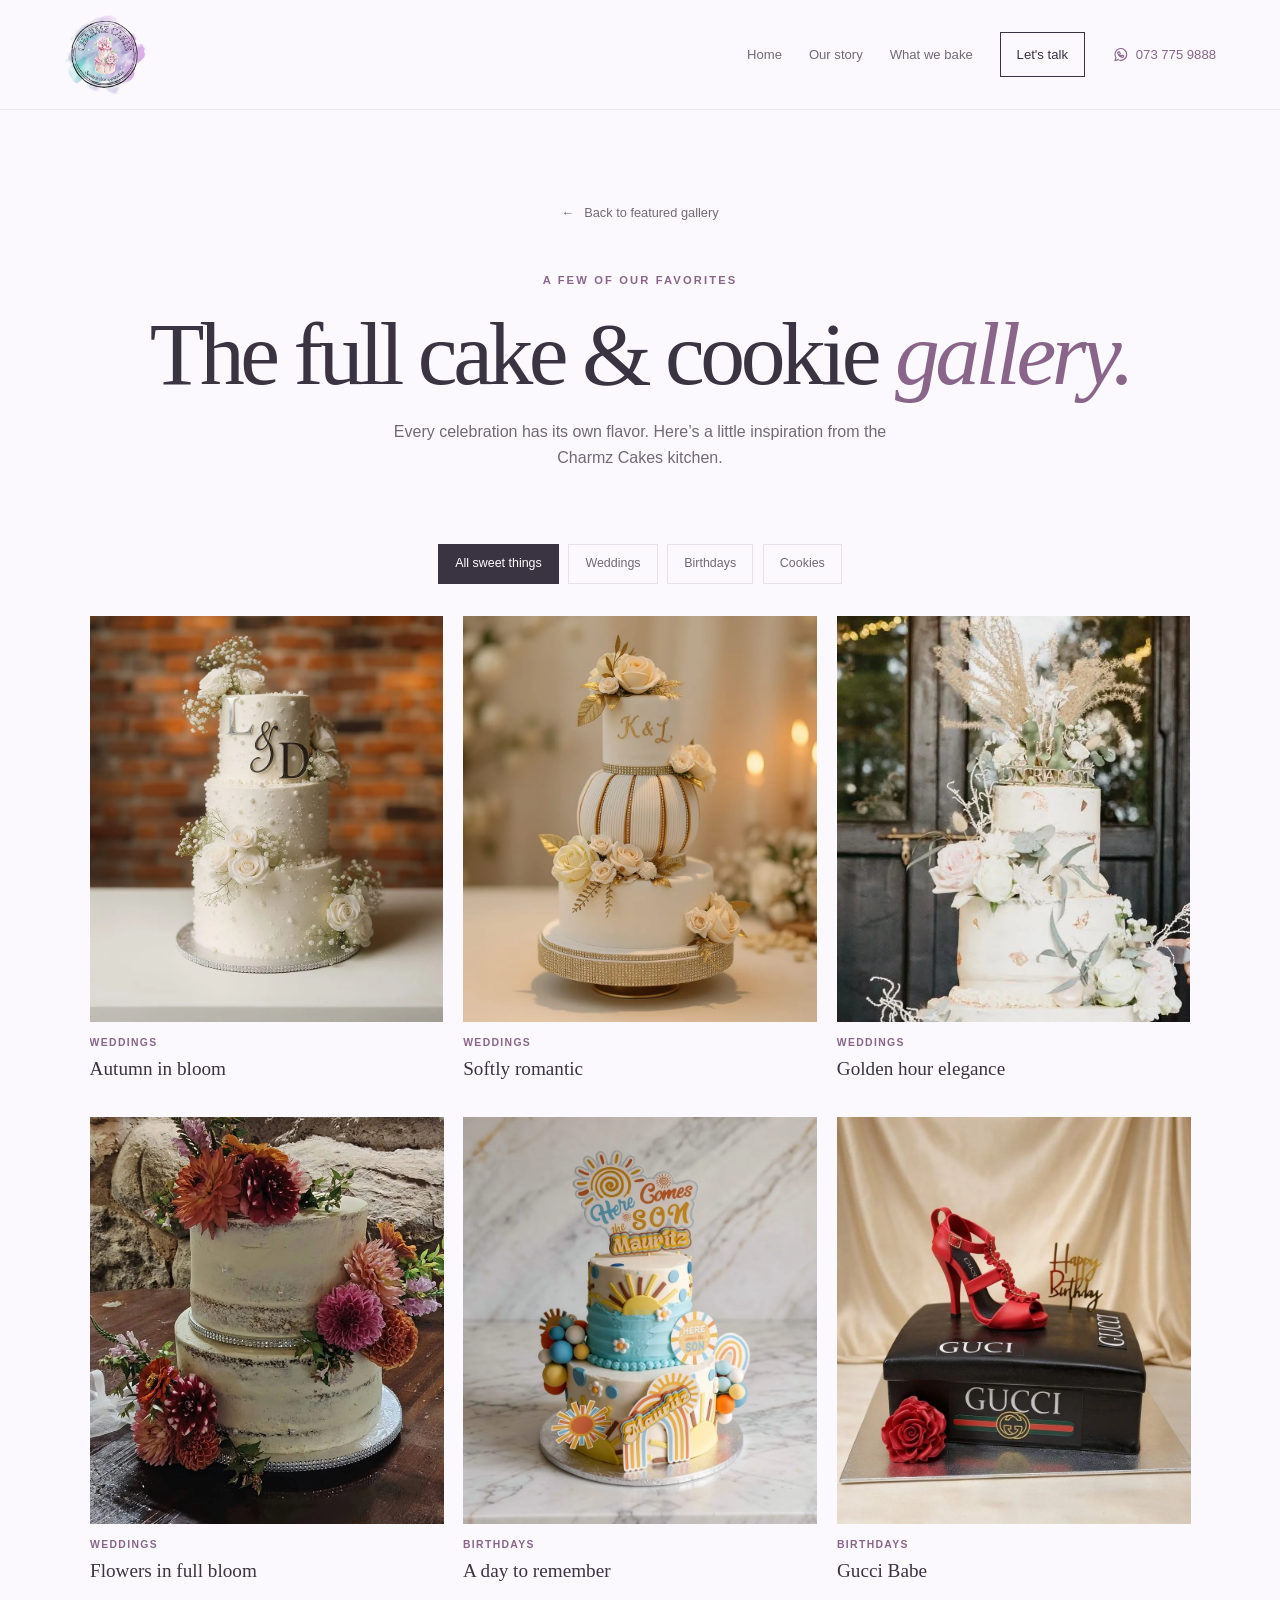
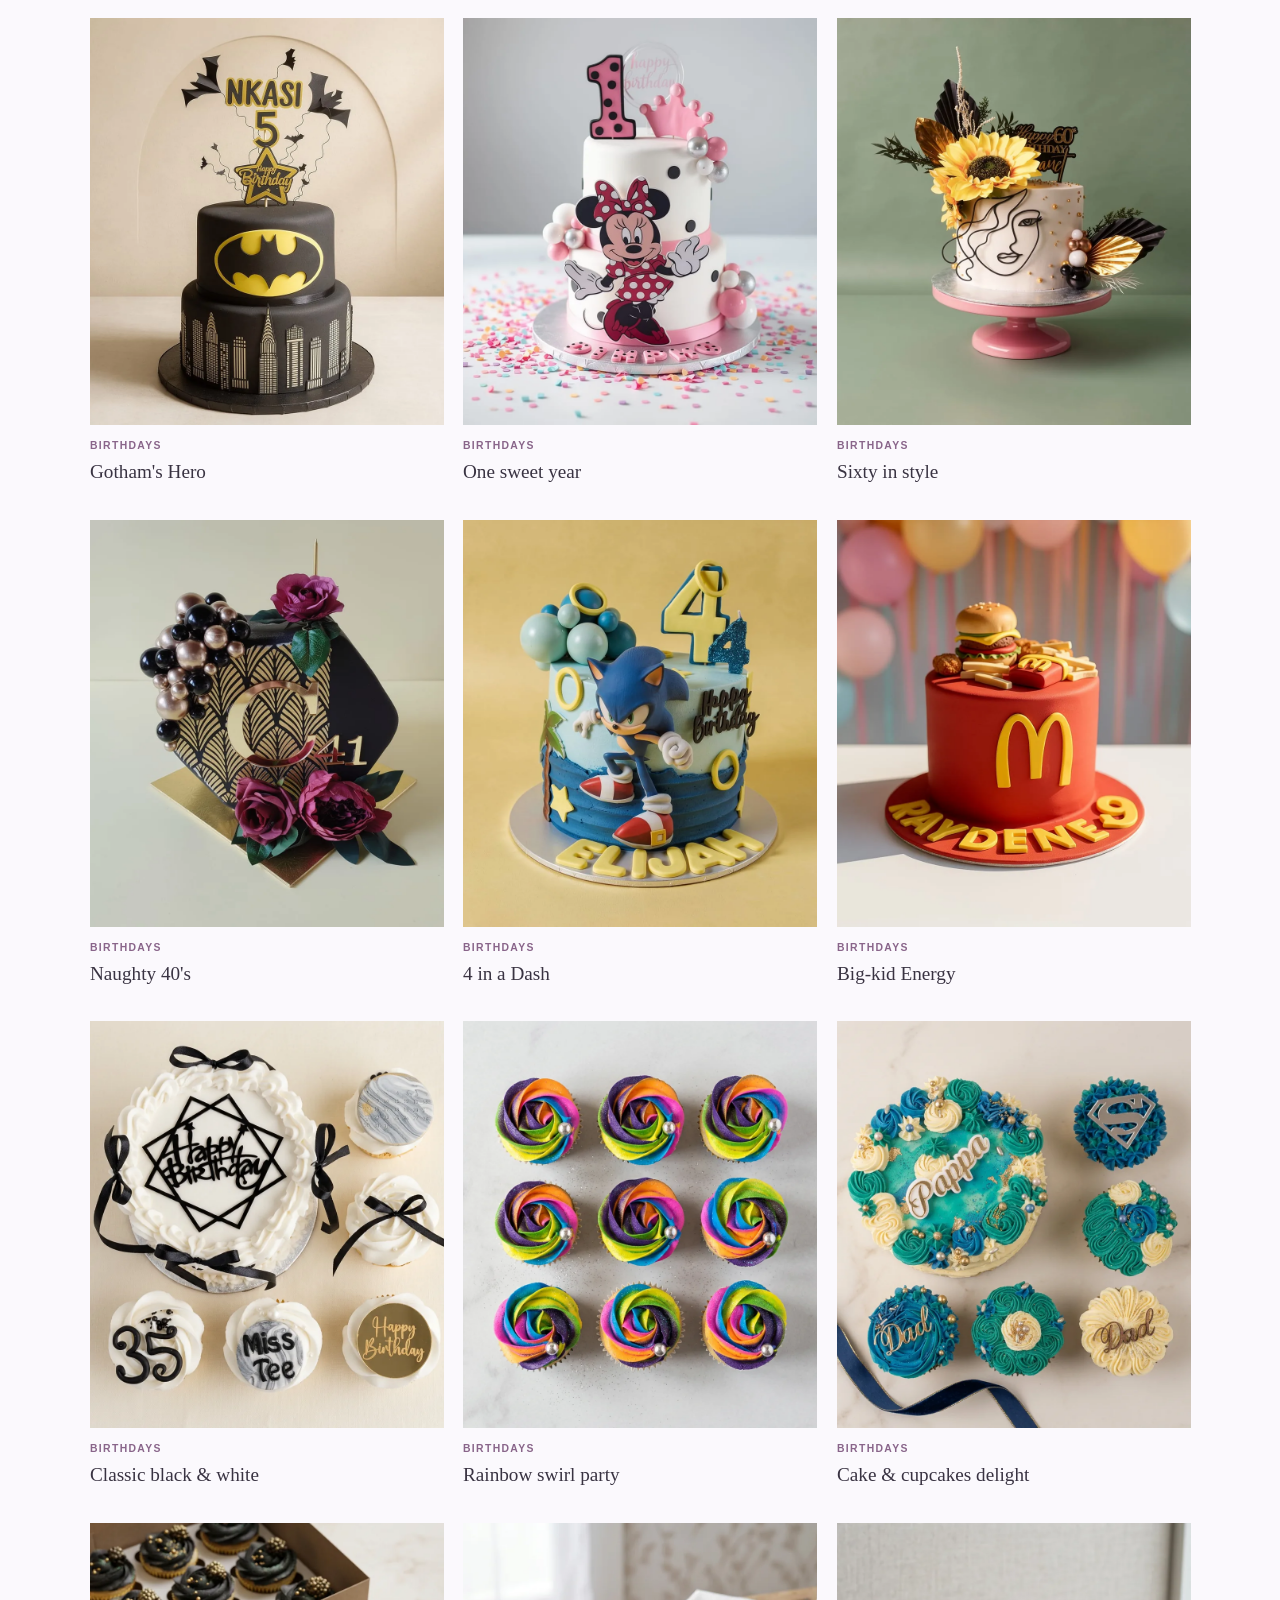
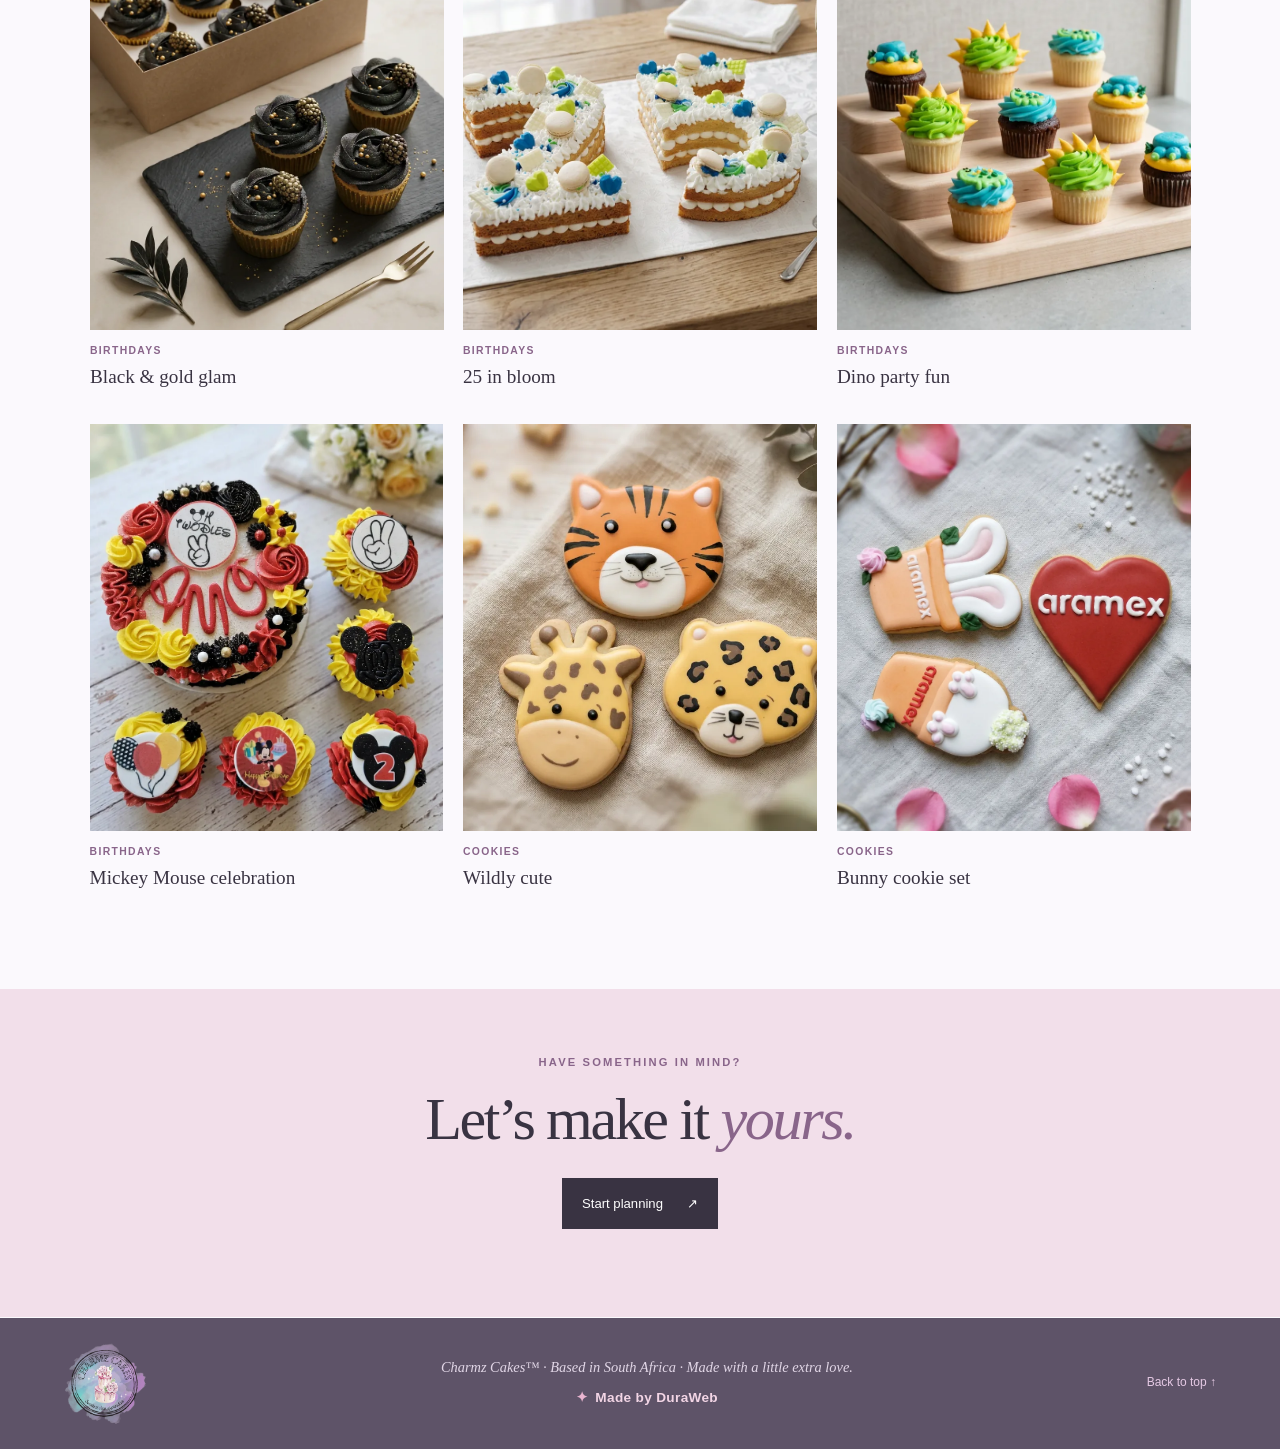
==== commit 8a9a4e9c: "Add files via upload" ====
--- a/full-gallery.html
+++ b/full-gallery.html
@@ -4,8 +4,23 @@
   <meta charset="utf-8">
   <meta name="viewport" content="width=device-width, initial-scale=1">
   <meta name="description" content="Browse the full collection of custom wedding cakes, birthday cakes and sweet treats from Charmz Cakes.">
-  <title>Full Gallery | Charmz Cakes</title>
-  <link rel="icon" type="image/webp" href="Images/Charmz%20Cakes.webp">
+  <title>Full Cake &amp; Cookie Gallery | Charmz Cakes</title>
+  <meta name="robots" content="index, follow, max-image-preview:large">
+  <meta name="theme-color" content="#fbf9fd">
+  <meta property="og:type" content="website">
+  <meta property="og:site_name" content="Charmz Cakes">
+  <meta property="og:locale" content="en_ZA">
+  <meta property="og:title" content="Full Cake &amp; Cookie Gallery | Charmz Cakes">
+  <meta property="og:description" content="Browse the full collection of custom wedding cakes, birthday cakes and sweet treats from Charmz Cakes.">
+  <meta property="og:url" content="https://charmzcakes.com/full-gallery.html">
+  <meta property="og:image" content="https://charmzcakes.com/Images/WhatsApp%20Image%202026-10-04%20at%2021.04.39.webp">
+  <meta name="twitter:card" content="summary_large_image">
+  <link rel="canonical" href="https://charmzcakes.com/full-gallery.html">
+  <link rel="icon" type="image/png" href="favicon/favicon-96x96.png" sizes="96x96">
+  <link rel="icon" type="image/svg+xml" href="favicon/favicon.svg">
+  <link rel="shortcut icon" href="favicon/favicon.ico">
+  <link rel="apple-touch-icon" sizes="180x180" href="favicon/apple-touch-icon.png">
+  <link rel="manifest" href="favicon/site.webmanifest">
   <link rel="stylesheet" href="style.css">
 </head>
 <body class="gallery-page">
@@ -33,7 +48,7 @@
     <section class="gallery-intro" aria-labelledby="gallery-title" data-reveal="up">
       <a class="back-link" href="gallery.html"><span aria-hidden="true">←</span> Back to featured gallery</a>
       <p class="eyebrow">A few of our favorites</p>
-      <h1 id="gallery-title">Made to be <em>remembered.</em></h1>
+      <h1 id="gallery-title">The full cake &amp; cookie <em>gallery.</em></h1>
       <p>Every celebration has its own flavor. Here’s a little inspiration from the Charmz Cakes kitchen.</p>
     </section>
 
--- a/style.css
+++ b/style.css
@@ -567,6 +567,12 @@
   text-transform: uppercase;
 }
 
+.contact-text {
+  color: var(--ink);
+  font-size: 0.9rem;
+  line-height: 1.6;
+}
+
 .contact-details a {
   display: inline-flex;
   align-items: center;
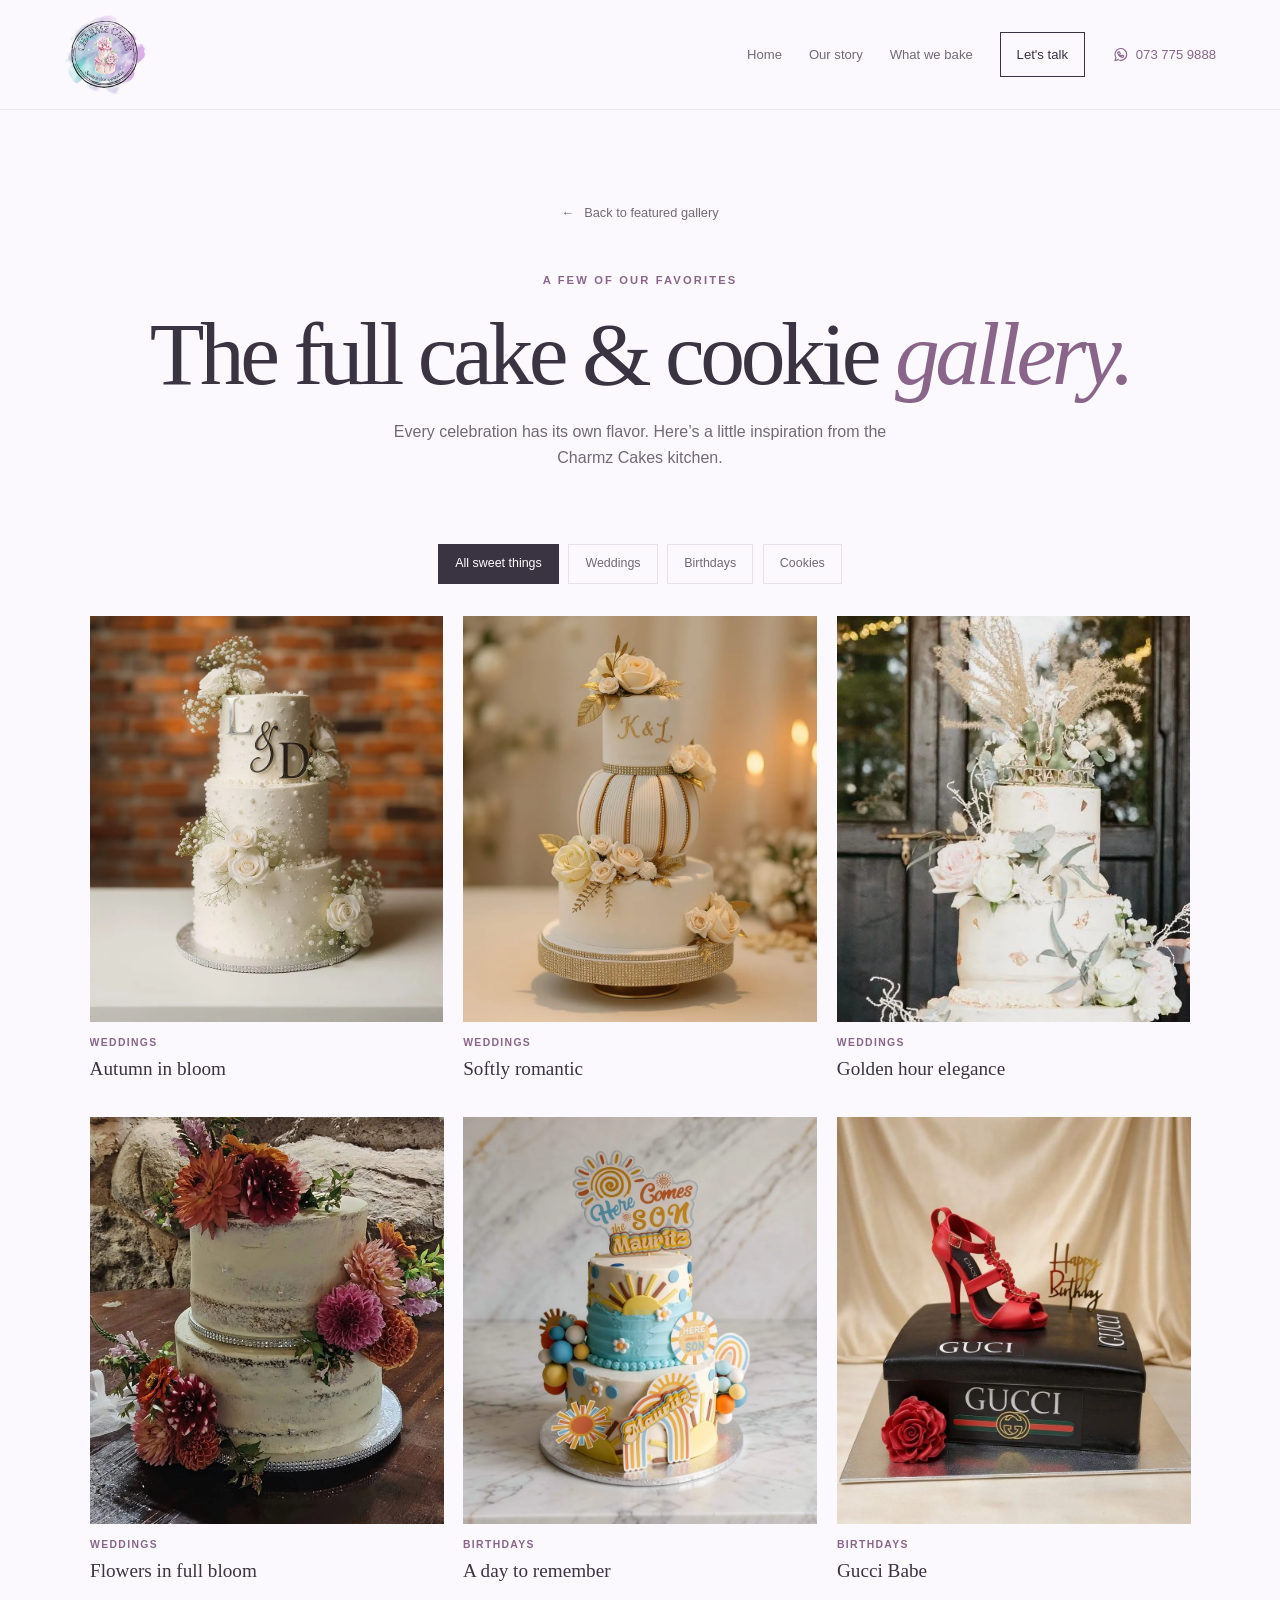
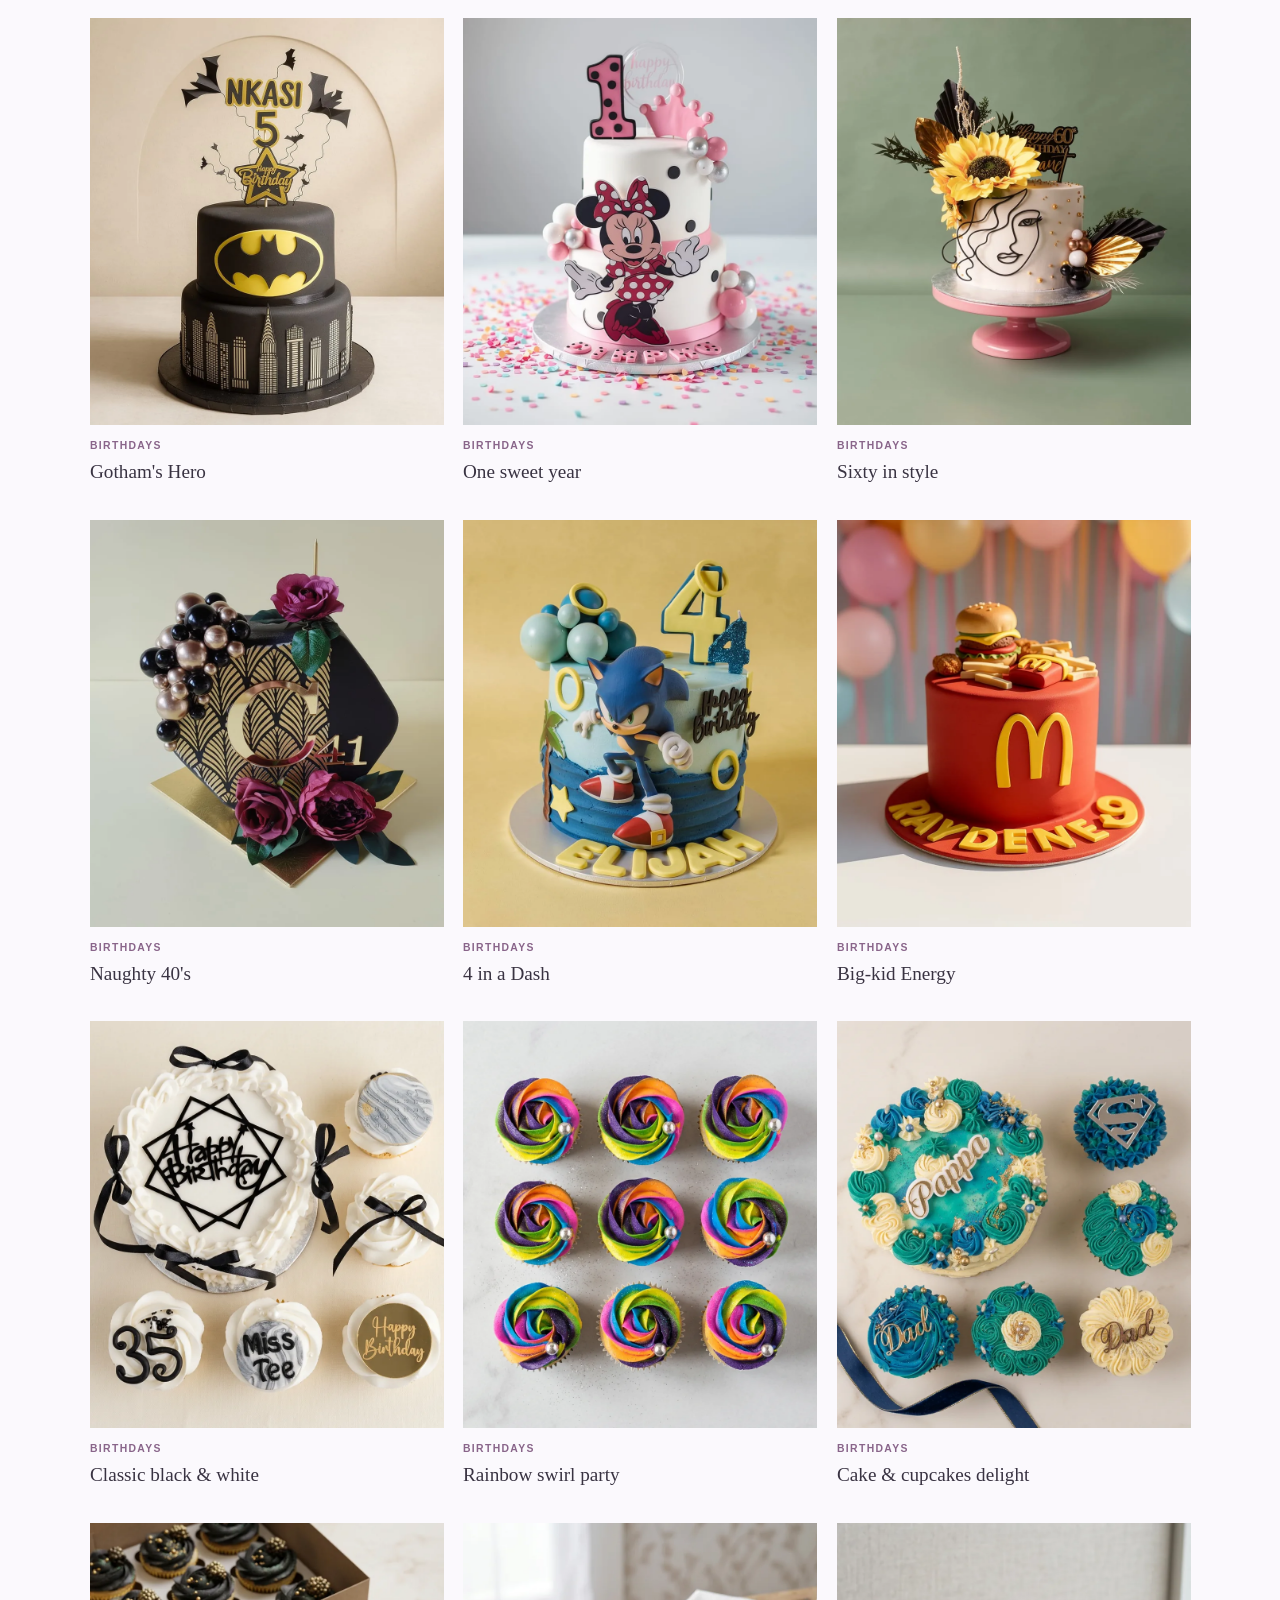
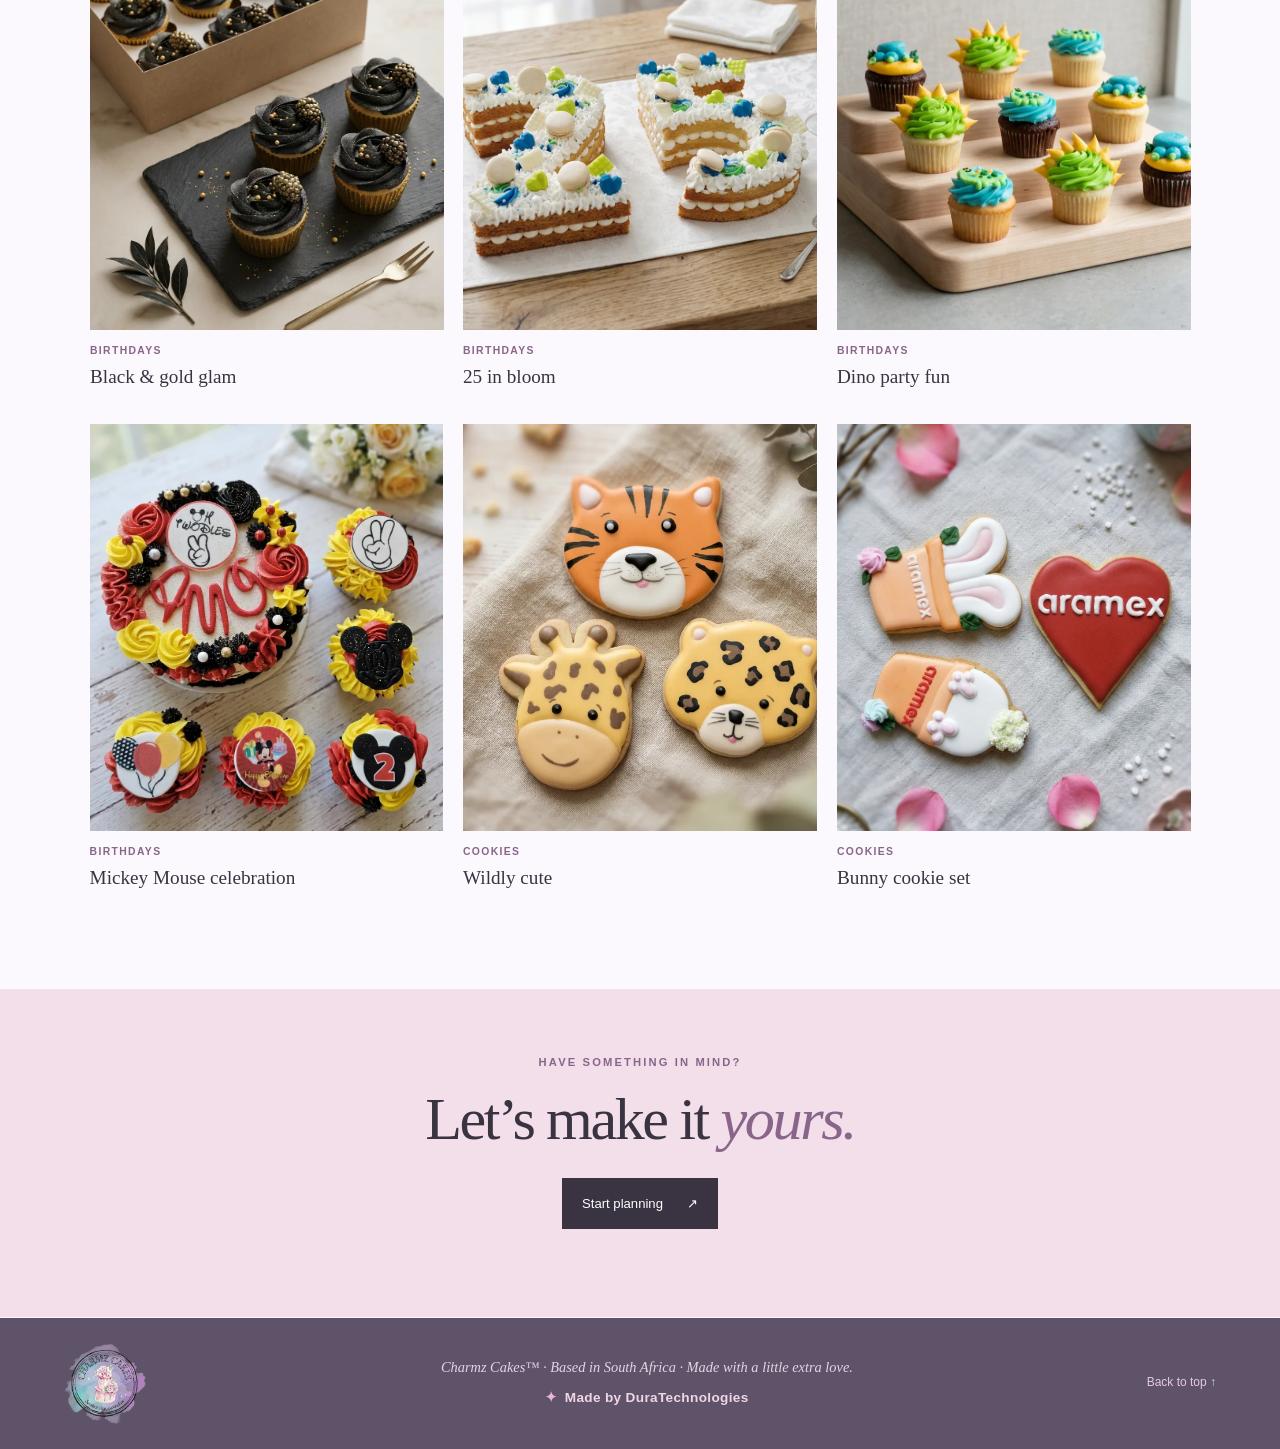
==== commit c198bced: "Add files via upload" ====
--- a/full-gallery.html
+++ b/full-gallery.html
@@ -165,7 +165,7 @@
     </a>
     <div class="footer-copy">
       <p>Charmz Cakes™ · Based in South Africa · Made with a little extra love.</p>
-      <a class="footer-credit" href="#"><span aria-hidden="true">✦</span> Made by DuraWeb</a>
+      <a class="footer-credit" href="https://duratechsoftware.com"><span aria-hidden="true">✦</span> Made by DuraTechnologies</a>
     </div>
     <div class="footer-links">
       <a href="#main-content">Back to top ↑</a>
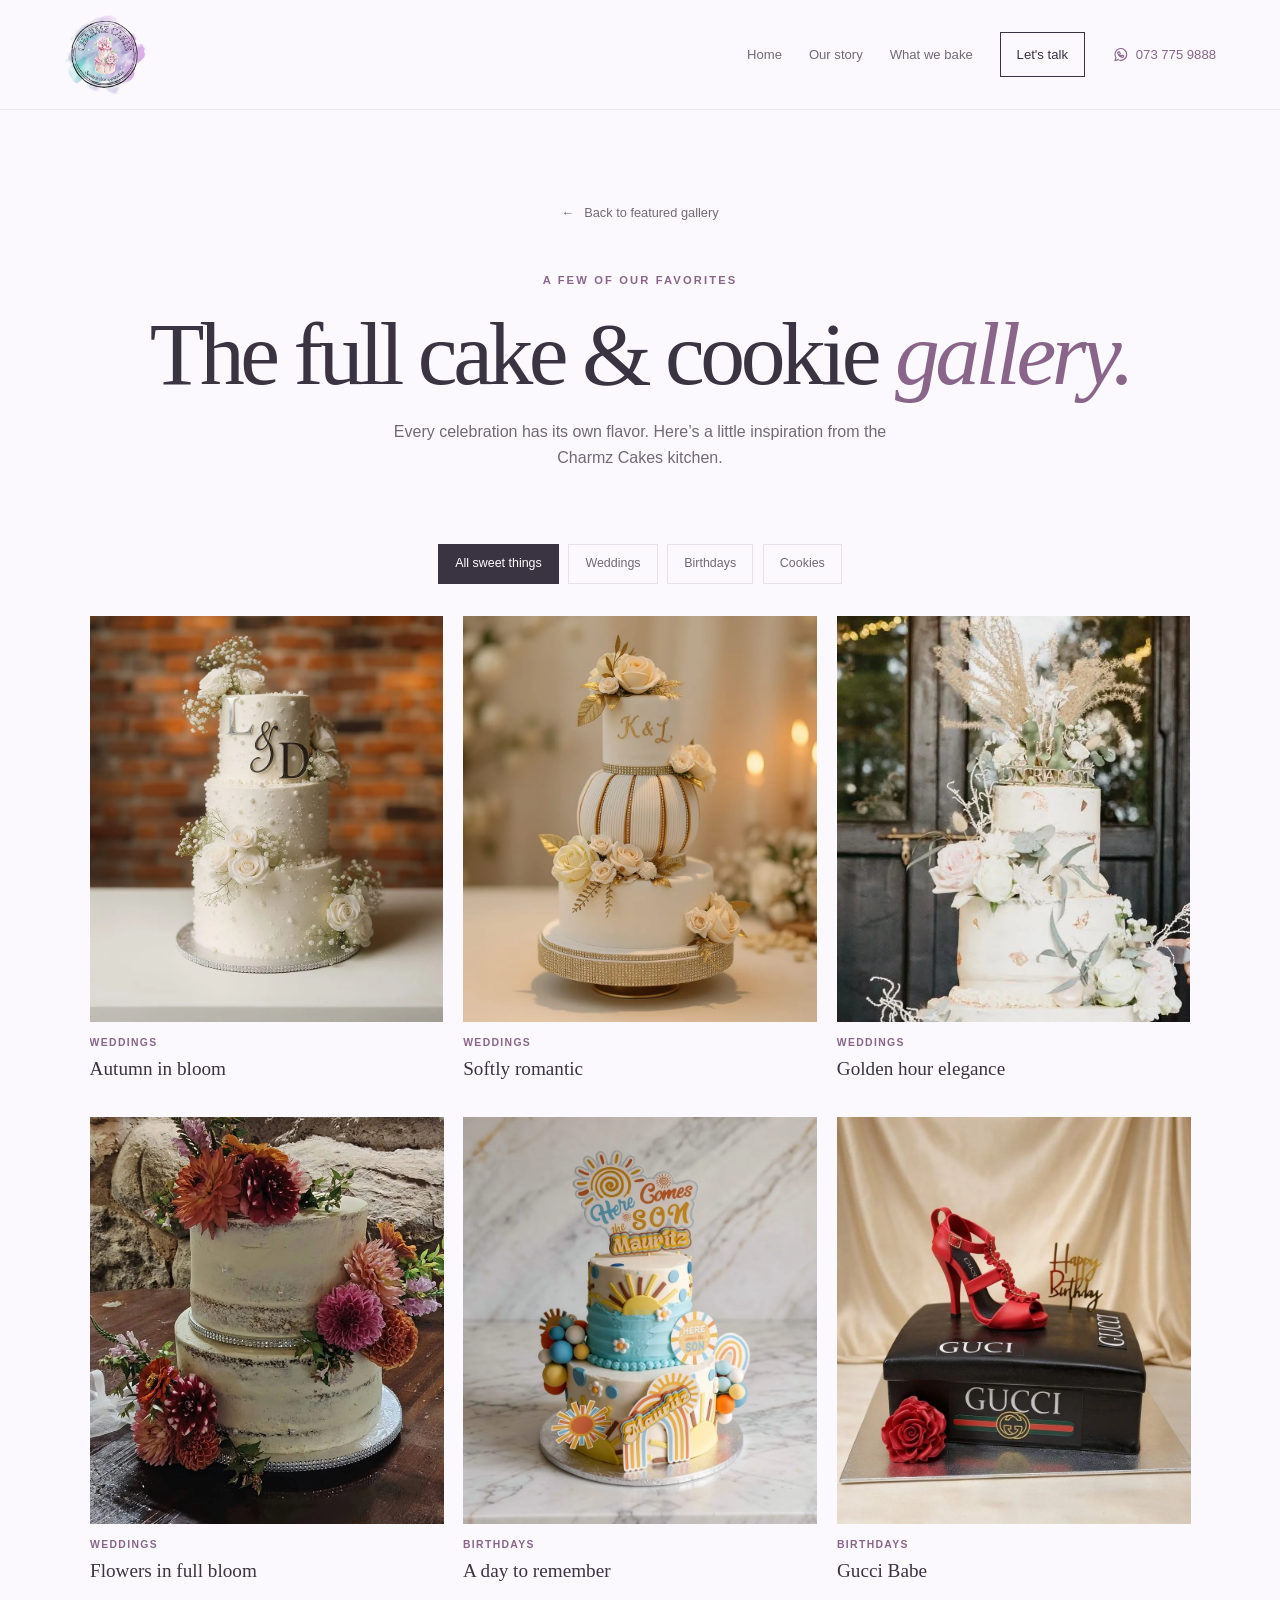
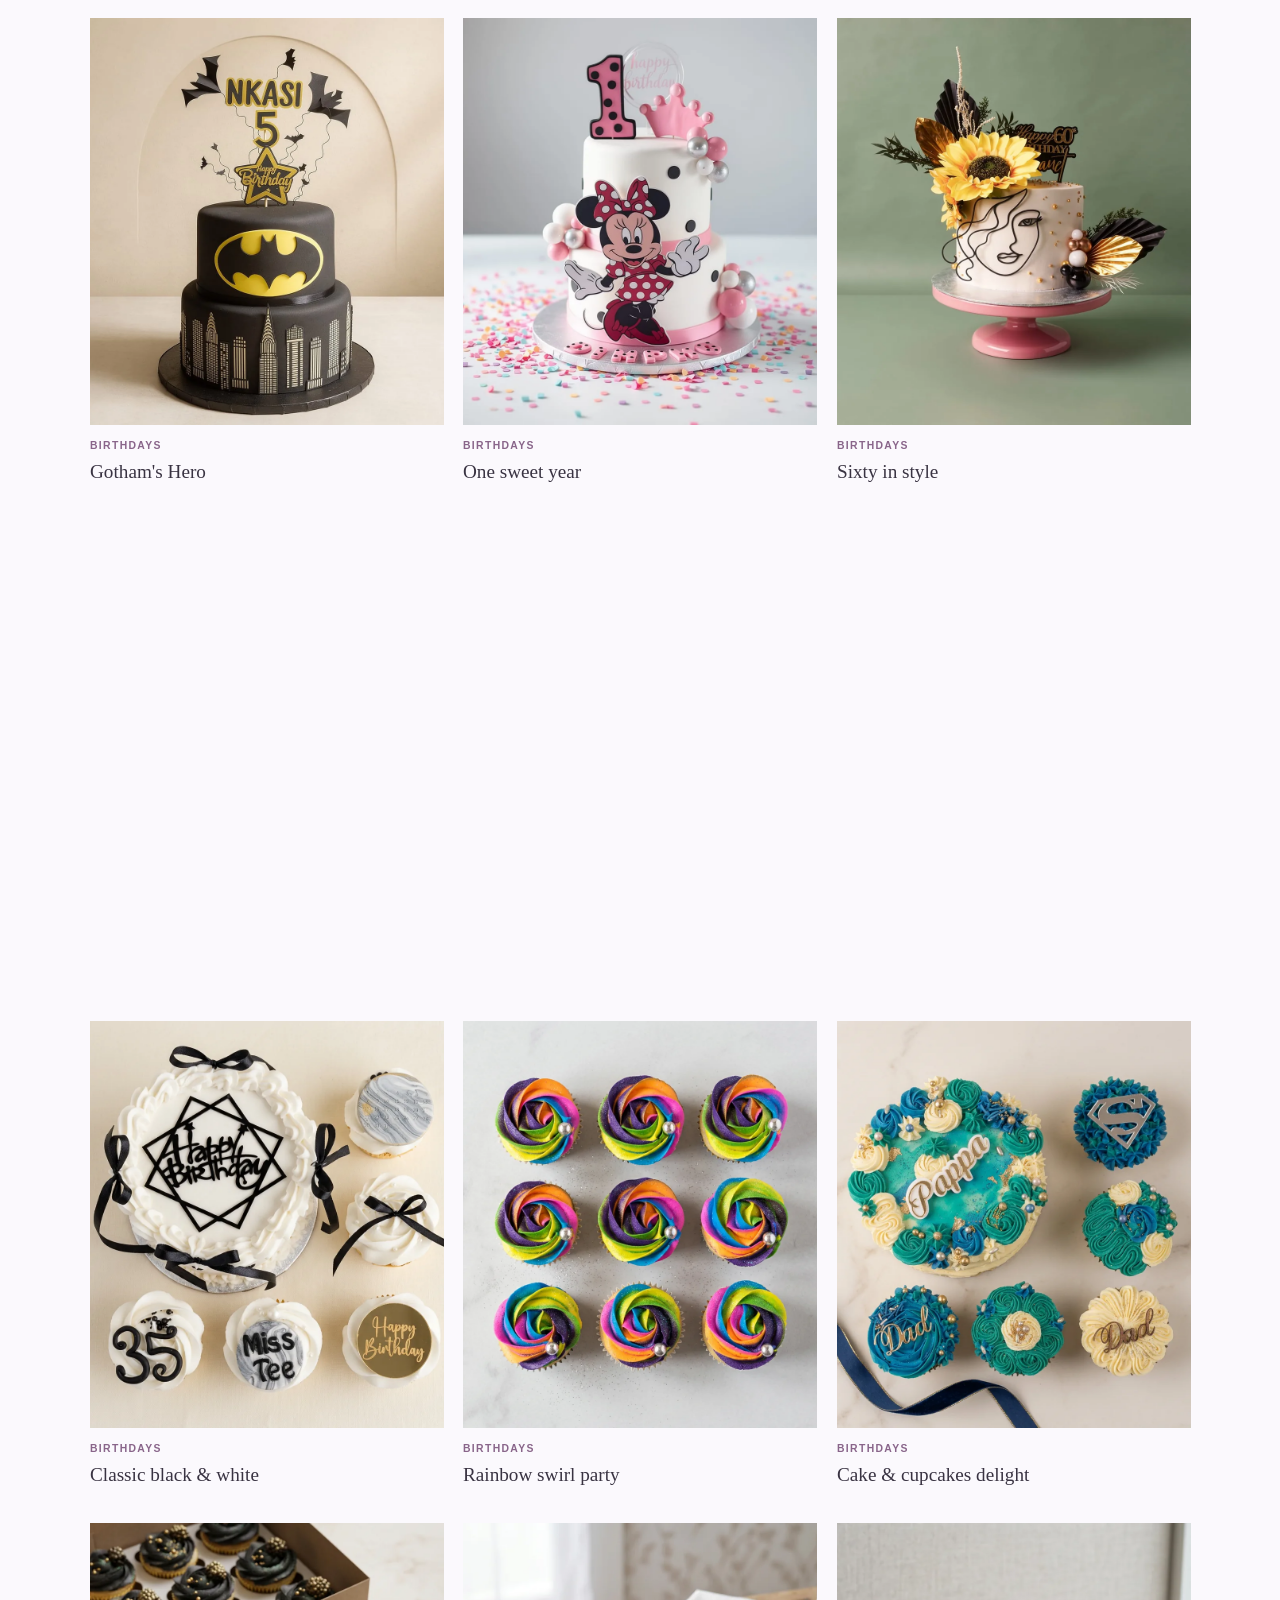
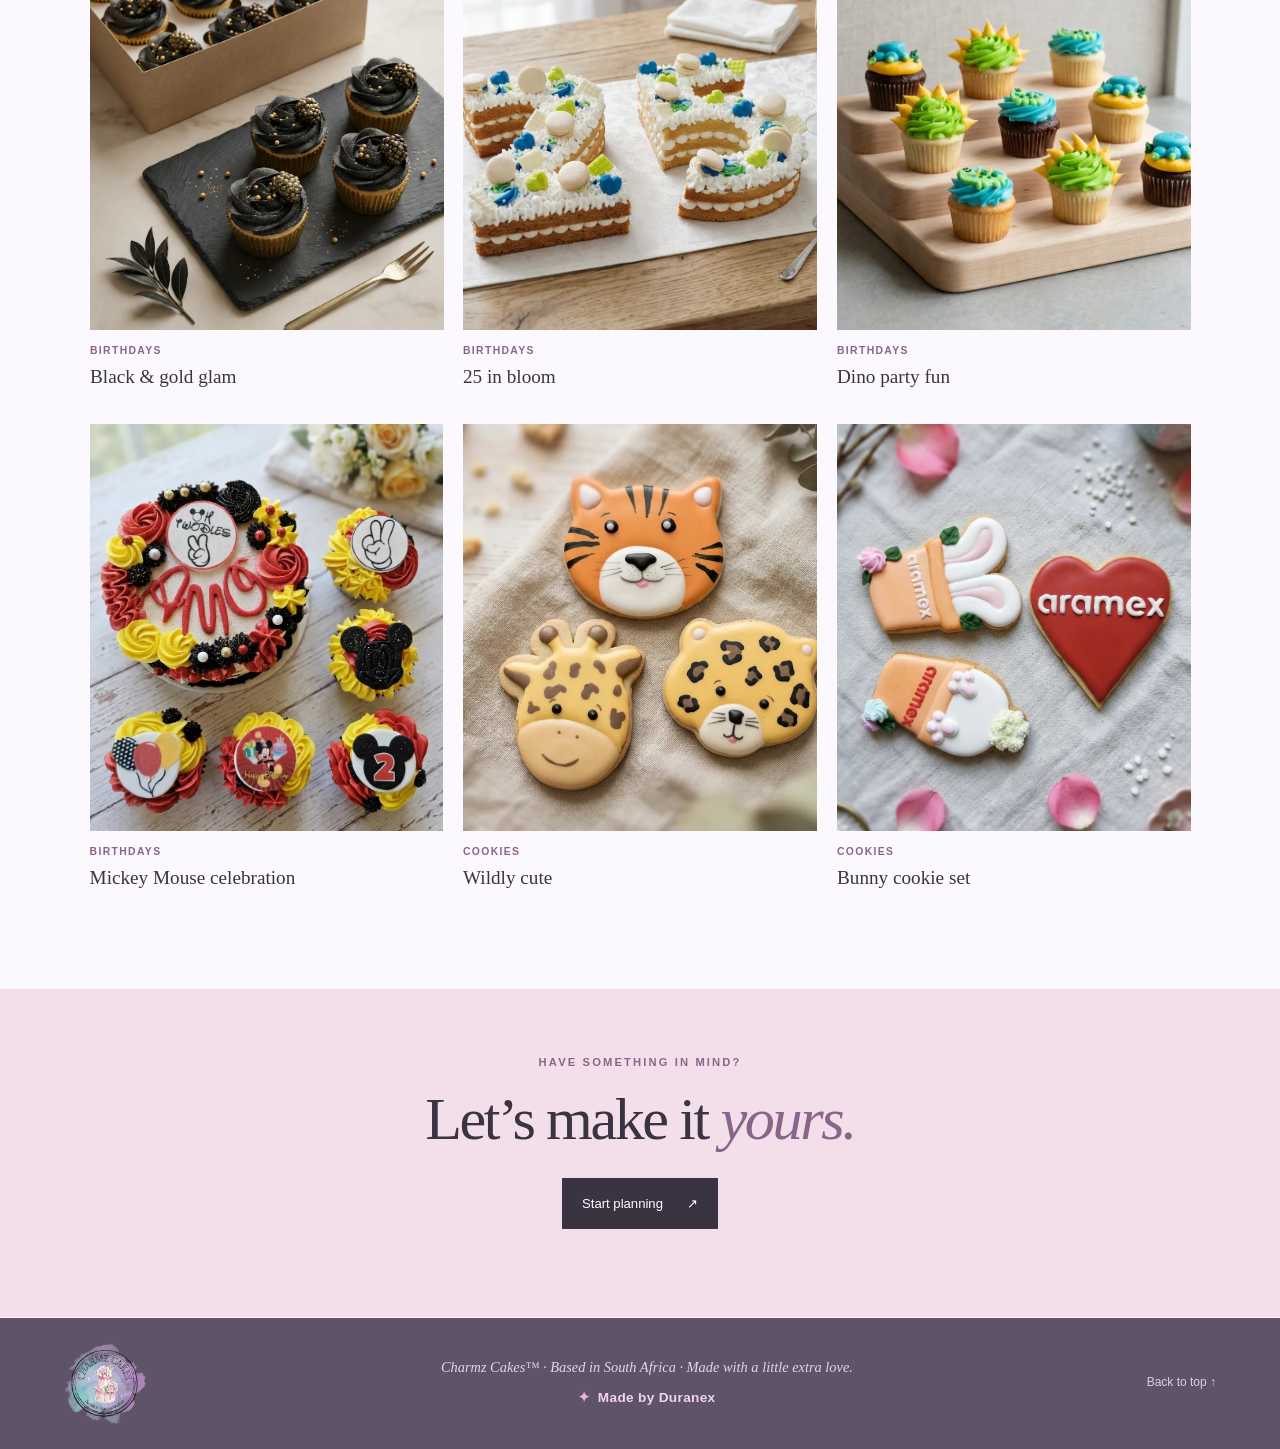
==== commit 292068da: "Add files via upload" ====
--- a/full-gallery.html
+++ b/full-gallery.html
@@ -16,11 +16,10 @@
   <meta property="og:image" content="https://charmzcakes.com/Images/WhatsApp%20Image%202026-10-04%20at%2021.04.39.webp">
   <meta name="twitter:card" content="summary_large_image">
   <link rel="canonical" href="https://charmzcakes.com/full-gallery.html">
-  <link rel="icon" type="image/png" href="favicon/favicon-96x96.png" sizes="96x96">
-  <link rel="icon" type="image/svg+xml" href="favicon/favicon.svg">
-  <link rel="shortcut icon" href="favicon/favicon.ico">
-  <link rel="apple-touch-icon" sizes="180x180" href="favicon/apple-touch-icon.png">
-  <link rel="manifest" href="favicon/site.webmanifest">
+  <link rel="icon" href="/favicon.ico" sizes="48x48">
+  <link rel="icon" type="image/png" href="/favicon/favicon-96x96.png" sizes="96x96">
+  <link rel="apple-touch-icon" sizes="180x180" href="/favicon/apple-touch-icon.png">
+  <link rel="manifest" href="/favicon/site.webmanifest">
   <link rel="stylesheet" href="style.css">
 </head>
 <body class="gallery-page">
@@ -165,7 +164,7 @@
     </a>
     <div class="footer-copy">
       <p>Charmz Cakes™ · Based in South Africa · Made with a little extra love.</p>
-      <a class="footer-credit" href="https://duratechsoftware.com"><span aria-hidden="true">✦</span> Made by DuraTechnologies</a>
+      <a class="footer-credit" href="https://duranexsolutions.com"><span aria-hidden="true">✦</span> Made by Duranex</a>
     </div>
     <div class="footer-links">
       <a href="#main-content">Back to top ↑</a>
